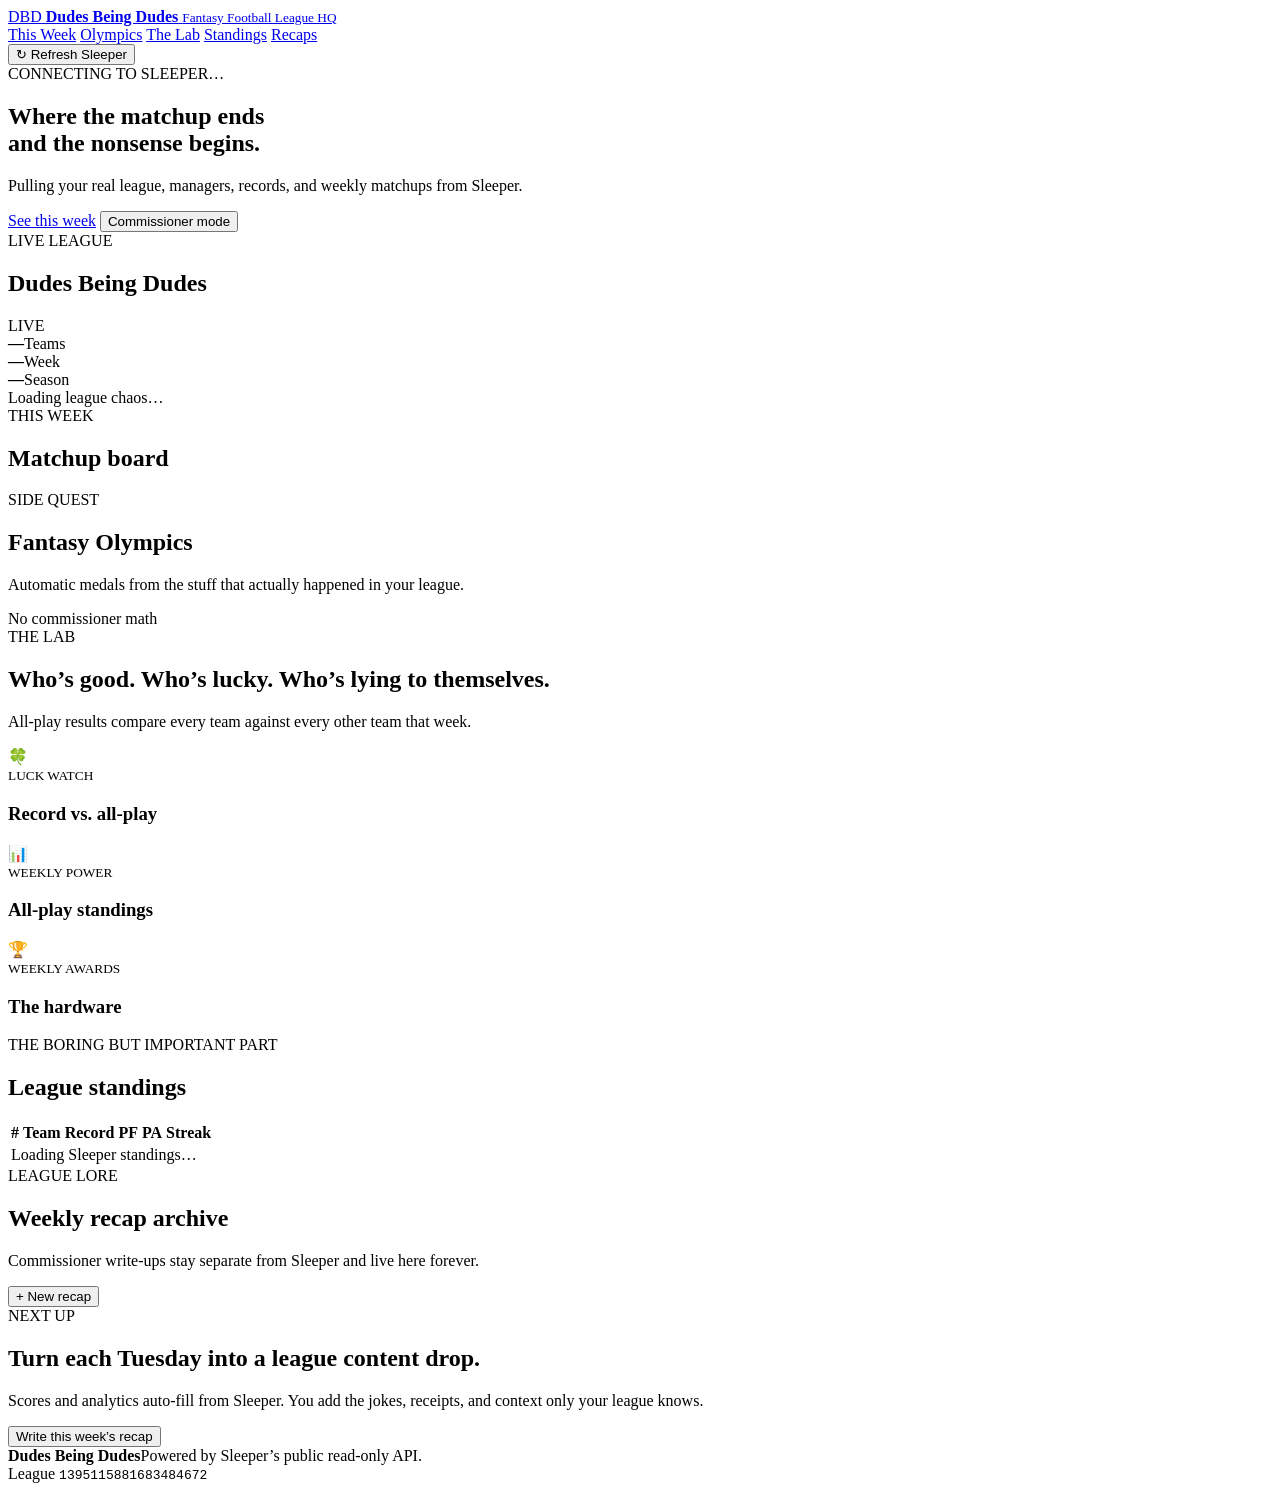
==== index.html @ 8d6192af "Add fantasy league homepage and commissioner editor" ====
<!doctype html>
<html lang="en">
<head>
  <meta charset="utf-8" />
  <meta name="viewport" content="width=device-width, initial-scale=1" />
  <meta name="theme-color" content="#0f172a" />
  <meta name="description" content="Dudes Being Dudes — private fantasy football league HQ powered by Sleeper data." />
  <title>Dudes Being Dudes</title>
  <link rel="preconnect" href="https://fonts.googleapis.com">
  <link rel="preconnect" href="https://fonts.gstatic.com" crossorigin>
  <link href="https://fonts.googleapis.com/css2?family=DM+Sans:wght@400;500;600;700&family=Manrope:wght@600;700;800&display=swap" rel="stylesheet">
  <link rel="stylesheet" href="styles.css" />
</head>
<body>
  <div class="noise"></div>
  <header class="topbar">
    <a class="brand" href="#top" aria-label="Dudes Being Dudes home">
      <span class="brand-mark">DBD</span>
      <span>
        <strong>Dudes Being Dudes</strong>
        <small>Fantasy Football League HQ</small>
      </span>
    </a>
    <nav class="nav" aria-label="Primary navigation">
      <a href="#week">This Week</a>
      <a href="#olympics">Olympics</a>
      <a href="#analytics">The Lab</a>
      <a href="#standings">Standings</a>
      <a href="#history">Recaps</a>
    </nav>
    <button class="btn btn-ghost" id="refreshBtn" type="button">↻ Refresh Sleeper</button>
  </header>

  <main id="top">
    <section class="hero wrap">
      <div class="hero-copy">
        <div class="eyebrow" id="leagueStatus">CONNECTING TO SLEEPER…</div>
        <h1>Where the matchup ends<br><span>and the nonsense begins.</span></h1>
        <p id="leagueIntro">Pulling your real league, managers, records, and weekly matchups from Sleeper.</p>
        <div class="hero-actions">
          <a class="btn btn-primary" href="#week">See this week</a>
          <button class="btn btn-secondary commish-only" type="button" id="commissionerBtn">Commissioner mode</button>
        </div>
      </div>
      <div class="hero-card glass">
        <div class="hero-card-top">
          <div>
            <span class="kicker">LIVE LEAGUE</span>
            <h2 id="leagueName">Dudes Being Dudes</h2>
          </div>
          <span class="live-dot">LIVE</span>
        </div>
        <div class="stat-strip">
          <div><strong id="teamCount">—</strong><span>Teams</span></div>
          <div><strong id="currentWeek">—</strong><span>Week</span></div>
          <div><strong id="seasonYear">—</strong><span>Season</span></div>
        </div>
        <div class="mini-callout" id="heroCallout">Loading league chaos…</div>
      </div>
    </section>

    <section class="wrap section" id="week">
      <div class="section-head">
        <div>
          <span class="kicker">THIS WEEK</span>
          <h2 id="weekTitle">Matchup board</h2>
        </div>
        <div class="segmented" id="weekPicker" aria-label="Select week"></div>
      </div>
      <div class="matchup-grid" id="matchupGrid">
        <div class="skeleton tall"></div><div class="skeleton tall"></div><div class="skeleton tall"></div>
      </div>
    </section>

    <section class="wrap section" id="olympics">
      <div class="section-head">
        <div>
          <span class="kicker">SIDE QUEST</span>
          <h2>Fantasy Olympics</h2>
          <p class="section-copy">Automatic medals from the stuff that actually happened in your league.</p>
        </div>
        <span class="pill">No commissioner math</span>
      </div>
      <div class="olympics-grid" id="olympicsGrid">
        <div class="skeleton medal"></div><div class="skeleton medal"></div><div class="skeleton medal"></div><div class="skeleton medal"></div>
      </div>
    </section>

    <section class="wrap section" id="analytics">
      <div class="section-head">
        <div>
          <span class="kicker">THE LAB</span>
          <h2>Who’s good. Who’s lucky. Who’s lying to themselves.</h2>
          <p class="section-copy">All-play results compare every team against every other team that week.</p>
        </div>
      </div>
      <div class="lab-grid">
        <article class="panel panel-dark">
          <div class="panel-title"><span>🍀</span><div><small>LUCK WATCH</small><h3>Record vs. all-play</h3></div></div>
          <div id="luckList" class="rank-list"></div>
        </article>
        <article class="panel">
          <div class="panel-title"><span>📊</span><div><small>WEEKLY POWER</small><h3>All-play standings</h3></div></div>
          <div id="allPlayList" class="rank-list"></div>
        </article>
        <article class="panel">
          <div class="panel-title"><span>🏆</span><div><small>WEEKLY AWARDS</small><h3>The hardware</h3></div></div>
          <div id="awardsList" class="award-list"></div>
        </article>
      </div>
    </section>

    <section class="wrap section" id="standings">
      <div class="section-head">
        <div><span class="kicker">THE BORING BUT IMPORTANT PART</span><h2>League standings</h2></div>
      </div>
      <div class="table-shell panel">
        <table>
          <thead><tr><th>#</th><th>Team</th><th>Record</th><th>PF</th><th>PA</th><th>Streak</th></tr></thead>
          <tbody id="standingsBody"><tr><td colspan="6">Loading Sleeper standings…</td></tr></tbody>
        </table>
      </div>
    </section>

    <section class="wrap section" id="history">
      <div class="section-head">
        <div><span class="kicker">LEAGUE LORE</span><h2>Weekly recap archive</h2><p class="section-copy">Commissioner write-ups stay separate from Sleeper and live here forever.</p></div>
        <button class="btn btn-primary commish-only" id="newRecapBtn" type="button">+ New recap</button>
      </div>
      <div class="recap-grid" id="recapGrid"></div>
    </section>

    <section class="wrap section bottom-cta">
      <div>
        <span class="kicker">NEXT UP</span>
        <h2>Turn each Tuesday into a league content drop.</h2>
        <p>Scores and analytics auto-fill from Sleeper. You add the jokes, receipts, and context only your league knows.</p>
      </div>
      <button class="btn btn-light commish-only" id="ctaRecapBtn" type="button">Write this week’s recap</button>
    </section>
  </main>

  <footer class="footer wrap">
    <div><strong>Dudes Being Dudes</strong><span>Powered by Sleeper’s public read-only API.</span></div>
    <div class="footer-meta">League <code>1395115881683484672</code></div>
  </footer>

  <dialog id="commissionerDialog" class="dialog">
    <form method="dialog" class="dialog-card" id="recapForm">
      <div class="dialog-head">
        <div><span class="kicker">COMMISSIONER MODE</span><h2>New weekly recap</h2></div>
        <button class="icon-btn" value="cancel" aria-label="Close">×</button>
      </div>
      <div class="commish-generator">
        <div>
          <strong>Start with a full draft</strong>
          <span>I’ll turn the selected week’s Sleeper scores, margins, all-play results and luck data into an editable recap.</span>
        </div>
        <button class="btn btn-primary" type="button" id="generateRecapBtn">✨ Write the recap for me</button>
      </div>
      <div class="form-grid">
        <label>Week<select id="recapWeek"></select></label>
        <label>Style<select id="recapStyle"><option value="funny">Funny / roast-heavy</option><option value="balanced">Balanced</option><option value="sportswriter">Sportswriter</option></select></label>
        <label class="full">Headline<input id="recapHeadline" placeholder="Week 4 was an absolute disaster" /></label>
        <label class="full">Opening take<textarea id="recapIntro" rows="3" placeholder="Set the scene…"></textarea></label>
        <label class="full">Full recap<textarea id="recapBody" rows="14" placeholder="Matchup notes, trash talk, receipts, awards…"></textarea></label>
      </div>
      <div class="auto-summary" id="autoSummary"></div>
      <div class="dialog-actions">
        <button class="btn btn-secondary" type="button" id="saveDraftBtn">Save draft</button>
        <button class="btn btn-primary" type="button" id="publishBtn">Publish to league site</button>
      </div>
      <p class="form-note">Commissioner publishing is verified by GitHub. Only <strong>steviej232</strong> can trigger the workflow that updates the shared recap archive. Drafts stay private on this device until you publish.</p>
    </form>
  </dialog>

  <div class="toast" id="toast" role="status" aria-live="polite"></div>
  <script src="app.js" defer></script>
</body>
</html>
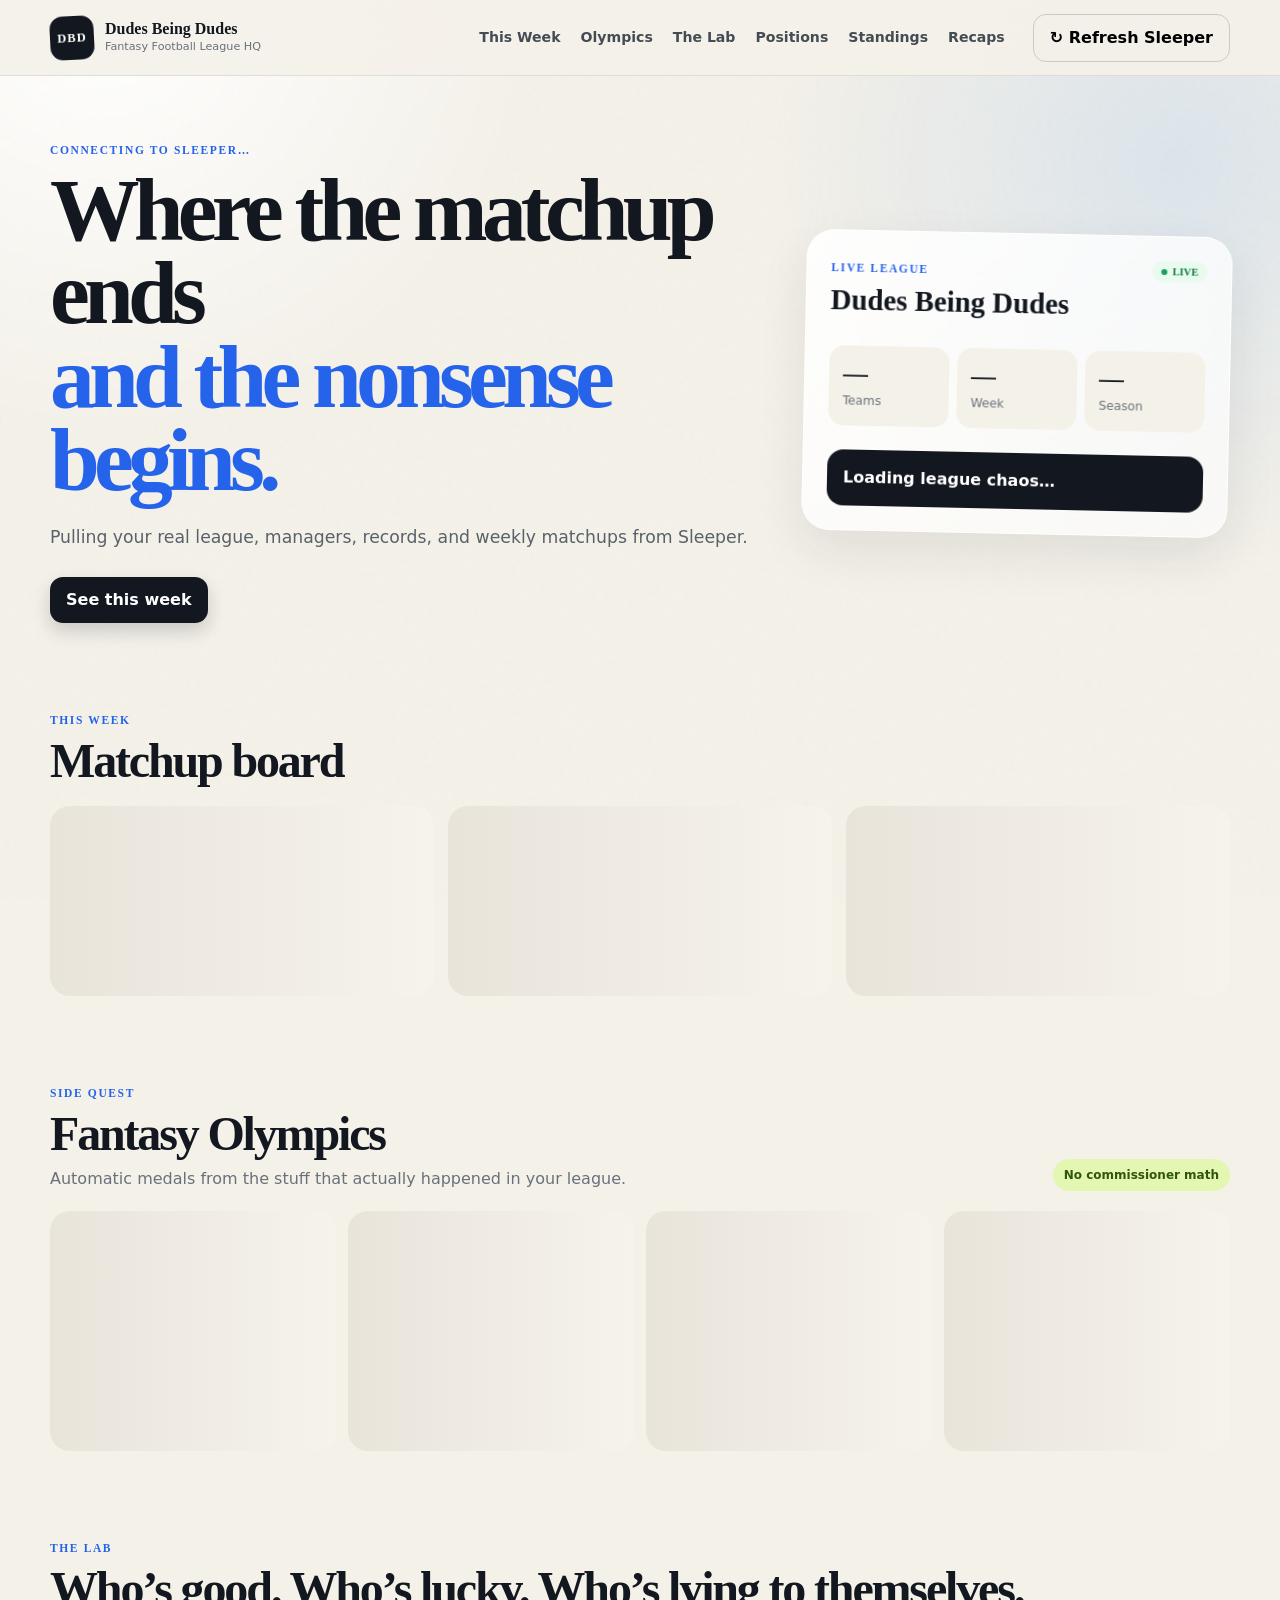
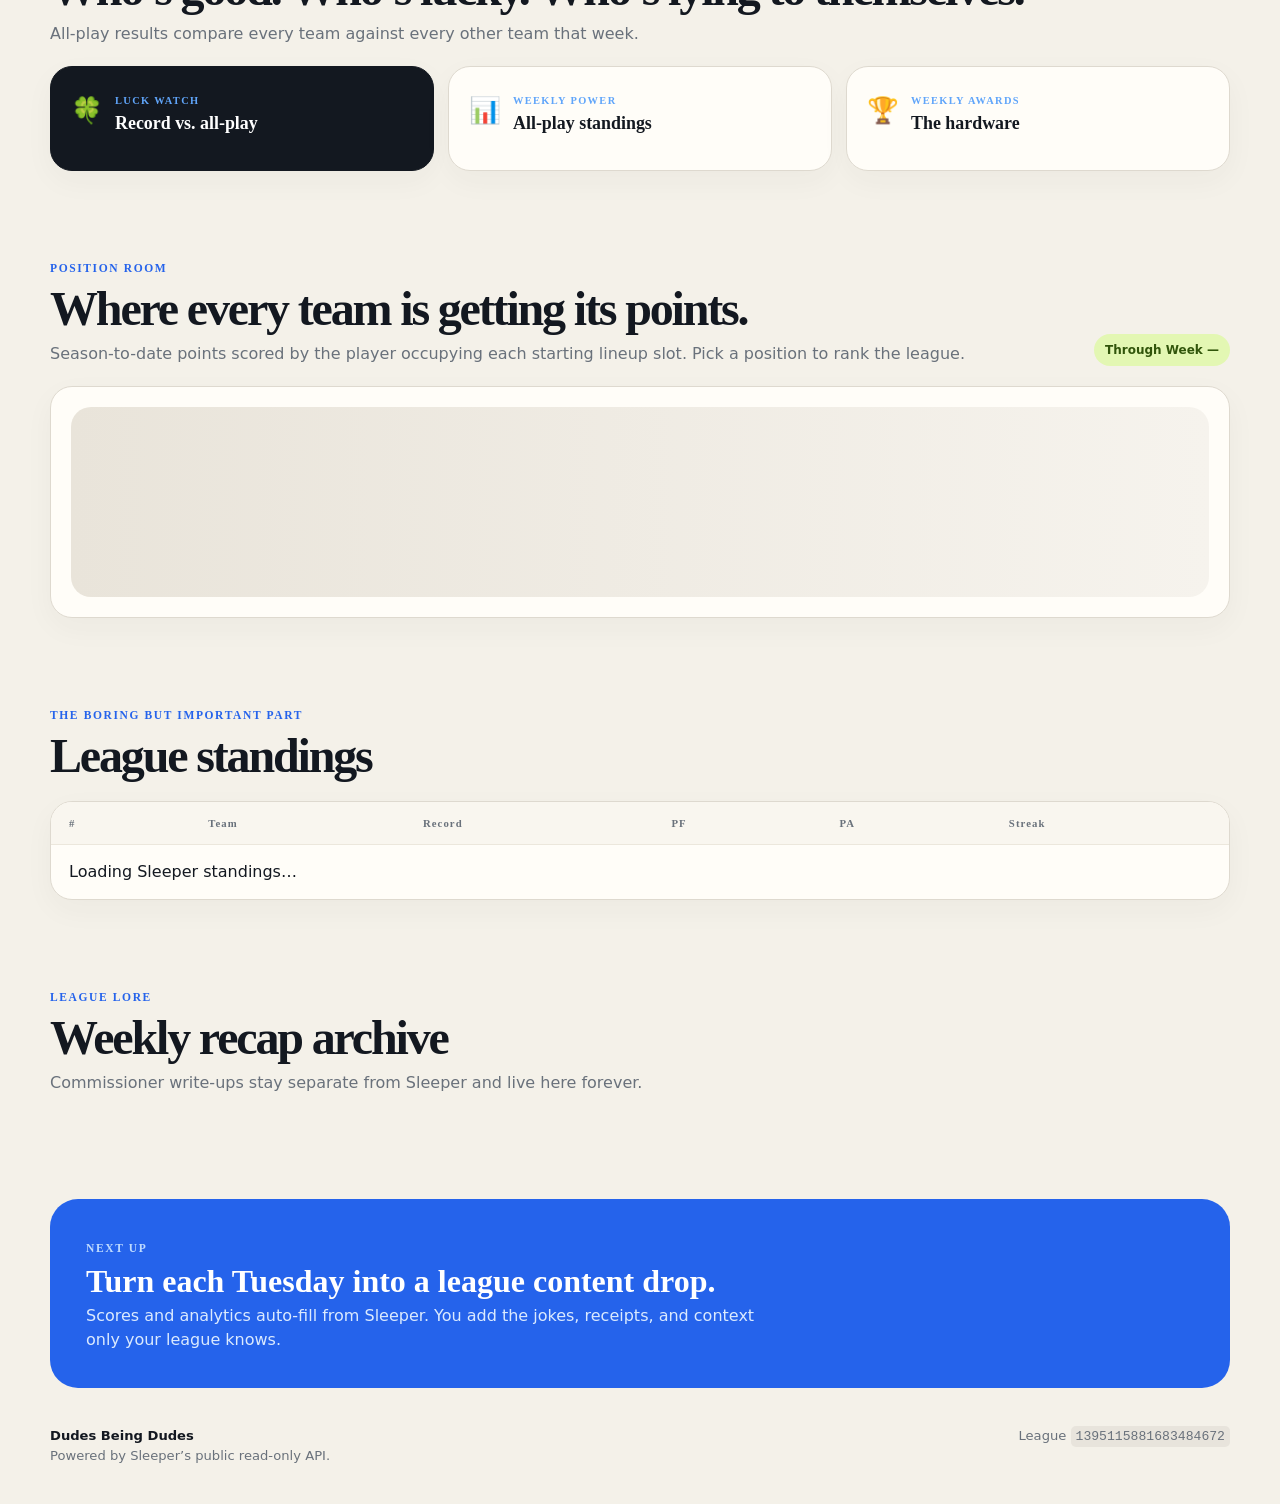
==== commit 170490a2: "Add position analytics and commissioner waiver sections" ====
--- a/index.html
+++ b/index.html
@@ -4,29 +4,29 @@
   <meta charset="utf-8" />
   <meta name="viewport" content="width=device-width, initial-scale=1" />
   <meta name="theme-color" content="#0f172a" />
-  <meta name="description" content="Dudes Being Dudes — private fantasy football league HQ powered by Sleeper data." />
+  <meta name="description" content="Dudes Being Dudes — fantasy football league HQ powered by Sleeper data." />
   <title>Dudes Being Dudes</title>
   <link rel="preconnect" href="https://fonts.googleapis.com">
   <link rel="preconnect" href="https://fonts.gstatic.com" crossorigin>
   <link href="https://fonts.googleapis.com/css2?family=DM+Sans:wght@400;500;600;700&family=Manrope:wght@600;700;800&display=swap" rel="stylesheet">
   <link rel="stylesheet" href="styles.css" />
+  <link rel="stylesheet" href="analytics.css" />
 </head>
 <body>
   <div class="noise"></div>
   <header class="topbar">
     <a class="brand" href="#top" aria-label="Dudes Being Dudes home">
       <span class="brand-mark">DBD</span>
-      <span>
-        <strong>Dudes Being Dudes</strong>
-        <small>Fantasy Football League HQ</small>
-      </span>
+      <span><strong>Dudes Being Dudes</strong><small>Fantasy Football League HQ</small></span>
     </a>
     <nav class="nav" aria-label="Primary navigation">
       <a href="#week">This Week</a>
       <a href="#olympics">Olympics</a>
       <a href="#analytics">The Lab</a>
+      <a href="#positions">Positions</a>
       <a href="#standings">Standings</a>
       <a href="#history">Recaps</a>
+      <a class="commish-only" href="#waivers">Waivers</a>
     </nav>
     <button class="btn btn-ghost" id="refreshBtn" type="button">↻ Refresh Sleeper</button>
   </header>
@@ -39,15 +39,12 @@
         <p id="leagueIntro">Pulling your real league, managers, records, and weekly matchups from Sleeper.</p>
         <div class="hero-actions">
           <a class="btn btn-primary" href="#week">See this week</a>
-          <button class="btn btn-secondary commish-only" type="button" id="commissionerBtn">Commissioner mode</button>
+          <button class="btn btn-secondary commish-only" type="button" id="commissionerBtn">Write weekly recap</button>
         </div>
       </div>
       <div class="hero-card glass">
         <div class="hero-card-top">
-          <div>
-            <span class="kicker">LIVE LEAGUE</span>
-            <h2 id="leagueName">Dudes Being Dudes</h2>
-          </div>
+          <div><span class="kicker">LIVE LEAGUE</span><h2 id="leagueName">Dudes Being Dudes</h2></div>
           <span class="live-dot">LIVE</span>
         </div>
         <div class="stat-strip">
@@ -61,10 +58,7 @@
 
     <section class="wrap section" id="week">
       <div class="section-head">
-        <div>
-          <span class="kicker">THIS WEEK</span>
-          <h2 id="weekTitle">Matchup board</h2>
-        </div>
+        <div><span class="kicker">THIS WEEK</span><h2 id="weekTitle">Matchup board</h2></div>
         <div class="segmented" id="weekPicker" aria-label="Select week"></div>
       </div>
       <div class="matchup-grid" id="matchupGrid">
@@ -74,11 +68,7 @@
 
     <section class="wrap section" id="olympics">
       <div class="section-head">
-        <div>
-          <span class="kicker">SIDE QUEST</span>
-          <h2>Fantasy Olympics</h2>
-          <p class="section-copy">Automatic medals from the stuff that actually happened in your league.</p>
-        </div>
+        <div><span class="kicker">SIDE QUEST</span><h2>Fantasy Olympics</h2><p class="section-copy">Automatic medals from the stuff that actually happened in your league.</p></div>
         <span class="pill">No commissioner math</span>
       </div>
       <div class="olympics-grid" id="olympicsGrid">
@@ -88,11 +78,7 @@
 
     <section class="wrap section" id="analytics">
       <div class="section-head">
-        <div>
-          <span class="kicker">THE LAB</span>
-          <h2>Who’s good. Who’s lucky. Who’s lying to themselves.</h2>
-          <p class="section-copy">All-play results compare every team against every other team that week.</p>
-        </div>
+        <div><span class="kicker">THE LAB</span><h2>Who’s good. Who’s lucky. Who’s lying to themselves.</h2><p class="section-copy">All-play results compare every team against every other team that week.</p></div>
       </div>
       <div class="lab-grid">
         <article class="panel panel-dark">
@@ -110,10 +96,55 @@
       </div>
     </section>
 
+    <section class="wrap section" id="positions">
+      <div class="section-head">
+        <div>
+          <span class="kicker">POSITION ROOM</span>
+          <h2>Where every team is getting its points.</h2>
+          <p class="section-copy">Season-to-date points scored by the player occupying each starting lineup slot. Pick a position to rank the league.</p>
+        </div>
+        <span class="pill" id="positionThroughWeek">Through Week —</span>
+      </div>
+      <div class="position-shell panel">
+        <div class="position-tabs" id="positionPicker" aria-label="Position leaderboard"></div>
+        <div class="position-summary" id="positionSummary"></div>
+        <div class="position-leaderboard" id="positionLeaderboard"><div class="skeleton tall"></div></div>
+      </div>
+    </section>
+
+    <section class="wrap section commish-only" id="waivers">
+      <div class="section-head">
+        <div>
+          <span class="kicker">COMMISSIONER TOOL</span>
+          <h2>Your waiver wire shortlist.</h2>
+          <p class="section-copy">Unrostered players ranked using Sleeper add trends, recent production, injury status, and where your roster is weakest versus the league.</p>
+        </div>
+        <button class="btn btn-secondary" type="button" id="refreshWaiversBtn">↻ Recalculate</button>
+      </div>
+      <div class="waiver-layout">
+        <aside class="panel waiver-profile">
+          <span class="kicker">YOUR TEAM</span>
+          <label class="stacked-label">Commissioner roster<select id="commissionerRosterSelect"></select></label>
+          <div id="rosterNeeds" class="needs-grid"></div>
+          <p class="microcopy">Your selection is saved only on this browser. Public visitors never see this section.</p>
+        </aside>
+        <div class="panel waiver-board">
+          <div class="waiver-board-head">
+            <div><strong>Recommended pickups</strong><span id="waiverStatus">Waiting for league data…</span></div>
+            <div class="position-filter" id="waiverPositionFilter">
+              <button type="button" data-pos="ALL" class="active">All</button>
+              <button type="button" data-pos="QB">QB</button><button type="button" data-pos="RB">RB</button>
+              <button type="button" data-pos="WR">WR</button><button type="button" data-pos="TE">TE</button>
+              <button type="button" data-pos="K">K</button><button type="button" data-pos="DEF">DEF</button>
+            </div>
+          </div>
+          <div id="waiverList" class="waiver-list"></div>
+        </div>
+      </div>
+    </section>
+
     <section class="wrap section" id="standings">
-      <div class="section-head">
-        <div><span class="kicker">THE BORING BUT IMPORTANT PART</span><h2>League standings</h2></div>
-      </div>
+      <div class="section-head"><div><span class="kicker">THE BORING BUT IMPORTANT PART</span><h2>League standings</h2></div></div>
       <div class="table-shell panel">
         <table>
           <thead><tr><th>#</th><th>Team</th><th>Record</th><th>PF</th><th>PA</th><th>Streak</th></tr></thead>
@@ -131,11 +162,7 @@
     </section>
 
     <section class="wrap section bottom-cta">
-      <div>
-        <span class="kicker">NEXT UP</span>
-        <h2>Turn each Tuesday into a league content drop.</h2>
-        <p>Scores and analytics auto-fill from Sleeper. You add the jokes, receipts, and context only your league knows.</p>
-      </div>
+      <div><span class="kicker">NEXT UP</span><h2>Turn each Tuesday into a league content drop.</h2><p>Scores and analytics auto-fill from Sleeper. You add the jokes, receipts, and context only your league knows.</p></div>
       <button class="btn btn-light commish-only" id="ctaRecapBtn" type="button">Write this week’s recap</button>
     </section>
   </main>
@@ -152,10 +179,7 @@
         <button class="icon-btn" value="cancel" aria-label="Close">×</button>
       </div>
       <div class="commish-generator">
-        <div>
-          <strong>Start with a full draft</strong>
-          <span>I’ll turn the selected week’s Sleeper scores, margins, all-play results and luck data into an editable recap.</span>
-        </div>
+        <div><strong>Start with a full draft</strong><span>The selected week’s scores, margins, all-play results, luck, awards and position leaders become an editable first draft.</span></div>
         <button class="btn btn-primary" type="button" id="generateRecapBtn">✨ Write the recap for me</button>
       </div>
       <div class="form-grid">
@@ -167,10 +191,10 @@
       </div>
       <div class="auto-summary" id="autoSummary"></div>
       <div class="dialog-actions">
-        <button class="btn btn-secondary" type="button" id="saveDraftBtn">Save draft</button>
-        <button class="btn btn-primary" type="button" id="publishBtn">Publish to league site</button>
-      </div>
-      <p class="form-note">Commissioner publishing is verified by GitHub. Only <strong>steviej232</strong> can trigger the workflow that updates the shared recap archive. Drafts stay private on this device until you publish.</p>
+        <button class="btn btn-secondary" type="button" id="saveDraftBtn">Save private draft</button>
+        <button class="btn btn-primary" type="button" id="publishBtn">Publish through GitHub</button>
+      </div>
+      <p class="form-note">Drafts stay private on this device. Publishing opens a pre-filled GitHub issue; the repo workflow only accepts recap submissions from <strong>steviej232</strong>, then updates the public archive.</p>
     </form>
   </dialog>
 
--- a/styles.css
+++ b/styles.css
@@ -0,0 +1,38 @@
+:root{
+  --bg:#f4f1e9; --paper:#fffdf8; --ink:#131820; --muted:#69717b; --line:#ded9cf;
+  --navy:#111827; --blue:#2563eb; --blue2:#60a5fa; --orange:#f97316; --lime:#b8ed52;
+  --red:#e5484d; --green:#14865c; --gold:#e5aa17; --shadow:0 20px 50px rgba(30,34,40,.09);
+  --radius:22px;
+}
+*{box-sizing:border-box} html{scroll-behavior:smooth} body{margin:0;background:var(--bg);color:var(--ink);font-family:"DM Sans",system-ui,sans-serif;line-height:1.5}
+body:before{content:"";position:fixed;inset:0;z-index:-2;background:radial-gradient(circle at 8% 0%,#fff 0,transparent 28rem),radial-gradient(circle at 92% 18%,rgba(96,165,250,.16),transparent 26rem)}
+.noise{position:fixed;inset:0;z-index:-1;pointer-events:none;opacity:.13;background-image:url("data:image/svg+xml,%3Csvg viewBox='0 0 160 160' xmlns='http://www.w3.org/2000/svg'%3E%3Cfilter id='n'%3E%3CfeTurbulence type='fractalNoise' baseFrequency='.9' numOctaves='3' stitchTiles='stitch'/%3E%3C/filter%3E%3Crect width='100%25' height='100%25' filter='url(%23n)' opacity='.16'/%3E%3C/svg%3E")}
+a{color:inherit;text-decoration:none}button,input,select,textarea{font:inherit}.wrap{width:min(1180px,calc(100% - 36px));margin-inline:auto}
+.topbar{position:sticky;top:0;z-index:50;height:76px;display:flex;align-items:center;gap:28px;padding:0 max(18px,calc((100vw - 1180px)/2));background:rgba(244,241,233,.91);backdrop-filter:blur(18px);border-bottom:1px solid rgba(19,24,32,.09)}
+.brand{display:flex;align-items:center;gap:11px;margin-right:auto}.brand-mark{width:44px;height:44px;border-radius:13px;background:var(--ink);color:white;display:grid;place-items:center;font:800 .78rem Manrope;letter-spacing:.08em;transform:rotate(-3deg)}.brand strong{display:block;font:800 1rem Manrope}.brand small{display:block;color:var(--muted);font-size:.7rem;margin-top:1px}
+.nav{display:flex;gap:20px}.nav a{font-weight:700;font-size:.88rem;color:#444b55}.nav a:hover{color:#000}
+.btn{border:0;border-radius:13px;padding:11px 16px;font-weight:800;cursor:pointer;transition:.18s;display:inline-flex;align-items:center;justify-content:center;gap:8px}.btn:hover{transform:translateY(-1px)}.btn-primary{background:var(--ink);color:#fff;box-shadow:0 8px 18px rgba(19,24,32,.18)}.btn-secondary{background:var(--paper);color:var(--ink);border:1px solid var(--line)}.btn-ghost{background:transparent;border:1px solid #cfc9bd}.btn-light{background:#fff;color:#111827}.icon-btn{border:0;background:#f1eee6;width:38px;height:38px;border-radius:50%;font-size:1.5rem;cursor:pointer}
+.hero{min-height:490px;display:grid;grid-template-columns:1.25fr .75fr;gap:44px;align-items:center;padding-block:68px 42px}.hero h1{font:800 clamp(3.2rem,7vw,6rem)/.93 Manrope;margin:12px 0 24px;letter-spacing:-.065em}.hero h1 span{color:var(--blue)}.hero-copy>p{font-size:1.08rem;color:#59616b;max-width:700px}.hero-actions{display:flex;gap:10px;margin-top:26px}.eyebrow,.kicker{font:800 .72rem Manrope;letter-spacing:.14em;color:var(--blue)}
+.glass{background:linear-gradient(145deg,rgba(255,255,255,.9),rgba(255,255,255,.58));border:1px solid rgba(255,255,255,.95);box-shadow:var(--shadow);backdrop-filter:blur(18px)}.hero-card{padding:24px;border-radius:28px;transform:rotate(1.2deg)}.hero-card-top{display:flex;justify-content:space-between;gap:20px;align-items:start}.hero-card h2{font:800 1.8rem Manrope;margin:5px 0}.live-dot{background:#e9faef;color:#087a47;padding:5px 9px;border-radius:999px;font:800 .66rem Manrope}.live-dot:before{content:"";display:inline-block;width:6px;height:6px;background:#16a064;border-radius:50%;margin-right:5px}.stat-strip{display:grid;grid-template-columns:repeat(3,1fr);gap:8px;margin:24px 0}.stat-strip div{background:#f4f1e9;border-radius:15px;padding:14px}.stat-strip strong{display:block;font:800 1.55rem Manrope}.stat-strip span{font-size:.76rem;color:var(--muted)}.mini-callout{background:var(--ink);color:#fff;border-radius:16px;padding:16px;font-weight:700}
+.section{padding-block:42px}.section-head{display:flex;justify-content:space-between;align-items:end;gap:22px;margin-bottom:20px}.section-head h2{font:800 clamp(1.8rem,4vw,3rem)/1.02 Manrope;letter-spacing:-.045em;margin:6px 0 0}.section-copy{color:var(--muted);margin:8px 0 0}.pill{background:#e3f7b3;color:#31550b;padding:7px 11px;border-radius:999px;font-weight:800;font-size:.75rem;white-space:nowrap}
+.segmented{display:flex;gap:4px;flex-wrap:wrap;justify-content:flex-end}.segmented button{border:1px solid var(--line);background:var(--paper);border-radius:10px;padding:7px 9px;font-weight:800;font-size:.75rem;cursor:pointer}.segmented button.active{background:var(--ink);color:#fff;border-color:var(--ink)}
+.matchup-grid{display:grid;grid-template-columns:repeat(3,1fr);gap:14px}.match-card{background:var(--paper);border:1px solid var(--line);border-radius:20px;padding:18px;box-shadow:0 10px 30px rgba(40,42,46,.05)}.match-label{display:flex;justify-content:space-between;color:var(--muted);font-size:.73rem;font-weight:700;margin-bottom:10px}.team-row{display:grid;grid-template-columns:42px 1fr auto;gap:10px;align-items:center;padding:10px 0}.team-row+.team-row{border-top:1px solid #ebe6dc}.avatar{width:42px;height:42px;border-radius:13px;background:linear-gradient(145deg,#e7e1d7,#fff);display:grid;place-items:center;font-weight:900;overflow:hidden}.avatar img{width:100%;height:100%;object-fit:cover}.team-row strong{display:block}.team-row small{color:var(--muted)}.score{font:800 1.35rem Manrope}.winner .score{color:var(--green)}.winner .avatar{outline:2px solid #8bd3b4}.delta{font-size:.72rem;color:var(--muted);margin-top:10px}
+.olympics-grid{display:grid;grid-template-columns:repeat(4,1fr);gap:12px}.medal-card{position:relative;min-height:240px;border-radius:22px;padding:20px;background:var(--ink);color:#fff;overflow:hidden}.medal-card:nth-child(2){background:#2e5fd1}.medal-card:nth-child(3){background:#be5a22}.medal-card:nth-child(4){background:#315d49}.medal-card:after{content:"";position:absolute;width:150px;height:150px;border:30px solid rgba(255,255,255,.08);border-radius:50%;right:-62px;bottom:-55px}.medal-emoji{font-size:2.4rem}.medal-card small{display:block;color:rgba(255,255,255,.72);font-weight:700;margin-top:18px}.medal-card h3{font:800 1.35rem Manrope;margin:6px 0 3px}.medal-card .value{font:800 2rem Manrope}.medal-card p{font-size:.83rem;color:rgba(255,255,255,.74);margin:5px 0 0}
+.lab-grid{display:grid;grid-template-columns:1fr 1fr 1fr;gap:14px}.panel{background:var(--paper);border:1px solid var(--line);border-radius:22px;padding:20px;box-shadow:0 10px 30px rgba(40,42,46,.04)}.panel-dark{background:var(--ink);color:#fff;border-color:var(--ink)}.panel-title{display:flex;align-items:center;gap:12px;margin-bottom:16px}.panel-title>span{font-size:1.6rem}.panel-title small{font:800 .65rem Manrope;letter-spacing:.13em;color:var(--blue2)}.panel-title h3{font:800 1.12rem Manrope;margin:2px 0 0}.rank-row{display:grid;grid-template-columns:26px 1fr auto;gap:10px;align-items:center;padding:10px 0;border-top:1px solid rgba(128,128,128,.18)}.rank-row:first-child{border-top:0}.rank-row strong{font-size:.88rem}.rank-row small{color:var(--muted)}.panel-dark .rank-row small{color:#9da8b6}.metric{font:800 .9rem Manrope}.metric.good{color:#58d69d}.metric.bad{color:#ff7b7f}.award-item{padding:10px 0;border-top:1px solid #ebe6dc}.award-item:first-child{border-top:0}.award-item strong{display:block}.award-item span{font-size:.8rem;color:var(--muted)}
+.table-shell{padding:0;overflow:auto}table{width:100%;border-collapse:collapse;min-width:660px}th,td{text-align:left;padding:15px 18px;border-bottom:1px solid #ece7dc}th{font:800 .67rem Manrope;letter-spacing:.1em;color:var(--muted);background:#f9f6ef}tr:last-child td{border-bottom:0}.team-cell{display:flex;align-items:center;gap:10px}.team-cell .avatar{width:34px;height:34px;border-radius:10px}.rank-badge{display:inline-grid;place-items:center;width:26px;height:26px;border-radius:8px;background:#ece7dc;font-weight:800}
+.recap-grid{display:grid;grid-template-columns:repeat(3,1fr);gap:14px}.recap-card{background:var(--paper);border:1px solid var(--line);border-radius:20px;padding:18px;min-height:190px;display:flex;flex-direction:column}.recap-card .week{color:var(--blue);font:800 .72rem Manrope;letter-spacing:.1em}.recap-card h3{font:800 1.25rem Manrope;margin:10px 0}.recap-card p{font-size:.88rem;color:var(--muted);margin:0 0 16px}.recap-card time{margin-top:auto;font-size:.72rem;color:var(--muted)}.empty-card{grid-column:1/-1;text-align:center;padding:42px;border:1px dashed #bcb5aa;border-radius:20px;color:var(--muted)}
+.bottom-cta{background:var(--blue);color:#fff;border-radius:28px;padding:36px;margin-top:42px;display:flex;align-items:center;justify-content:space-between;gap:20px}.bottom-cta h2{font:800 2rem/1.05 Manrope;margin:6px 0}.bottom-cta p{margin:0;max-width:690px;color:#dbeafe}.bottom-cta .kicker{color:#bfdbfe}
+.footer{display:flex;justify-content:space-between;gap:20px;padding-block:38px;color:var(--muted);font-size:.82rem}.footer strong{display:block;color:var(--ink)}.footer span{display:block}.footer code{background:#e8e4dc;padding:3px 5px;border-radius:5px}
+.dialog{border:0;padding:0;background:transparent;max-width:none}.dialog::backdrop{background:rgba(13,17,23,.72);backdrop-filter:blur(7px)}.dialog-card{width:min(760px,calc(100vw - 30px));max-height:90vh;overflow:auto;background:var(--bg);border-radius:24px;padding:24px;box-shadow:0 40px 100px rgba(0,0,0,.34)}.dialog-head{display:flex;justify-content:space-between;align-items:start}.dialog-head h2{font:800 2rem Manrope;margin:4px 0 18px}.form-grid{display:grid;grid-template-columns:1fr 1fr;gap:14px}.form-grid label{display:flex;flex-direction:column;gap:6px;font-weight:800;font-size:.78rem}.form-grid label.full{grid-column:1/-1}.form-grid input,.form-grid select,.form-grid textarea{width:100%;border:1px solid #d2ccc0;background:var(--paper);border-radius:12px;padding:11px 12px;color:var(--ink);outline:none}.form-grid textarea{resize:vertical}.form-grid input:focus,.form-grid textarea:focus,.form-grid select:focus{border-color:var(--blue);box-shadow:0 0 0 3px rgba(37,99,235,.12)}.auto-summary{margin-top:14px;padding:14px;background:#e7efff;border-radius:14px;font-size:.84rem}.dialog-actions{display:flex;justify-content:flex-end;gap:10px;margin-top:18px}.form-note{font-size:.72rem;color:var(--muted)}
+.toast{position:fixed;right:22px;bottom:22px;background:var(--ink);color:#fff;border-radius:12px;padding:12px 15px;font-weight:700;opacity:0;transform:translateY(8px);pointer-events:none;transition:.2s;z-index:99}.toast.show{opacity:1;transform:none}.error-banner{margin-top:18px;padding:13px 15px;background:#fee8e7;color:#8b1e21;border:1px solid #ffc9c7;border-radius:13px;font-size:.84rem}
+.skeleton{background:linear-gradient(90deg,#e9e4da,#f6f3ed,#e9e4da);background-size:200% 100%;animation:pulse 1.25s infinite;border-radius:20px}.skeleton.tall{height:190px}.skeleton.medal{height:240px}@keyframes pulse{to{background-position:-200% 0}}
+@media(max-width:980px){.nav{display:none}.topbar .btn-ghost{display:none}.hero{grid-template-columns:1fr;gap:20px;padding-top:44px}.hero-card{transform:none}.matchup-grid{grid-template-columns:repeat(2,1fr)}.olympics-grid{grid-template-columns:repeat(2,1fr)}.lab-grid{grid-template-columns:1fr 1fr}.lab-grid article:last-child{grid-column:1/-1}.recap-grid{grid-template-columns:repeat(2,1fr)}}
+@media(max-width:650px){.wrap{width:min(100% - 22px,1180px)}.topbar{height:66px}.brand small{display:none}.brand-mark{width:38px;height:38px}.hero{min-height:auto;padding-block:34px 20px}.hero h1{font-size:3.15rem}.section{padding-block:30px}.section-head{align-items:start;flex-direction:column}.segmented{justify-content:flex-start;max-width:100%;overflow-x:auto;flex-wrap:nowrap}.matchup-grid,.olympics-grid,.lab-grid,.recap-grid{grid-template-columns:1fr}.lab-grid article:last-child{grid-column:auto}.bottom-cta{border-radius:20px;flex-direction:column;align-items:flex-start}.footer{flex-direction:column}.form-grid{grid-template-columns:1fr}.form-grid label.full{grid-column:auto}.dialog-actions{flex-direction:column}.dialog-actions .btn{width:100%}}
+
+/* Commissioner controls are intentionally absent from the public view. */
+.commish-only{display:none!important}
+body.commish .commish-only{display:inline-flex!important}
+.commish-generator{display:flex;align-items:center;justify-content:space-between;gap:18px;padding:16px;margin-bottom:18px;background:linear-gradient(135deg,#111827,#23324a);color:#fff;border-radius:16px}
+.commish-generator strong{display:block;font:800 1rem Manrope;margin-bottom:3px}.commish-generator span{font-size:.78rem;color:#c9d3e1;display:block;max-width:470px}
+.recap-card .read-more{margin-top:8px;color:var(--blue);font-weight:800;font-size:.78rem}.recap-full{white-space:pre-wrap;color:var(--ink)!important}
+@media(max-width:650px){.commish-generator{align-items:stretch;flex-direction:column}.commish-generator .btn{width:100%}}
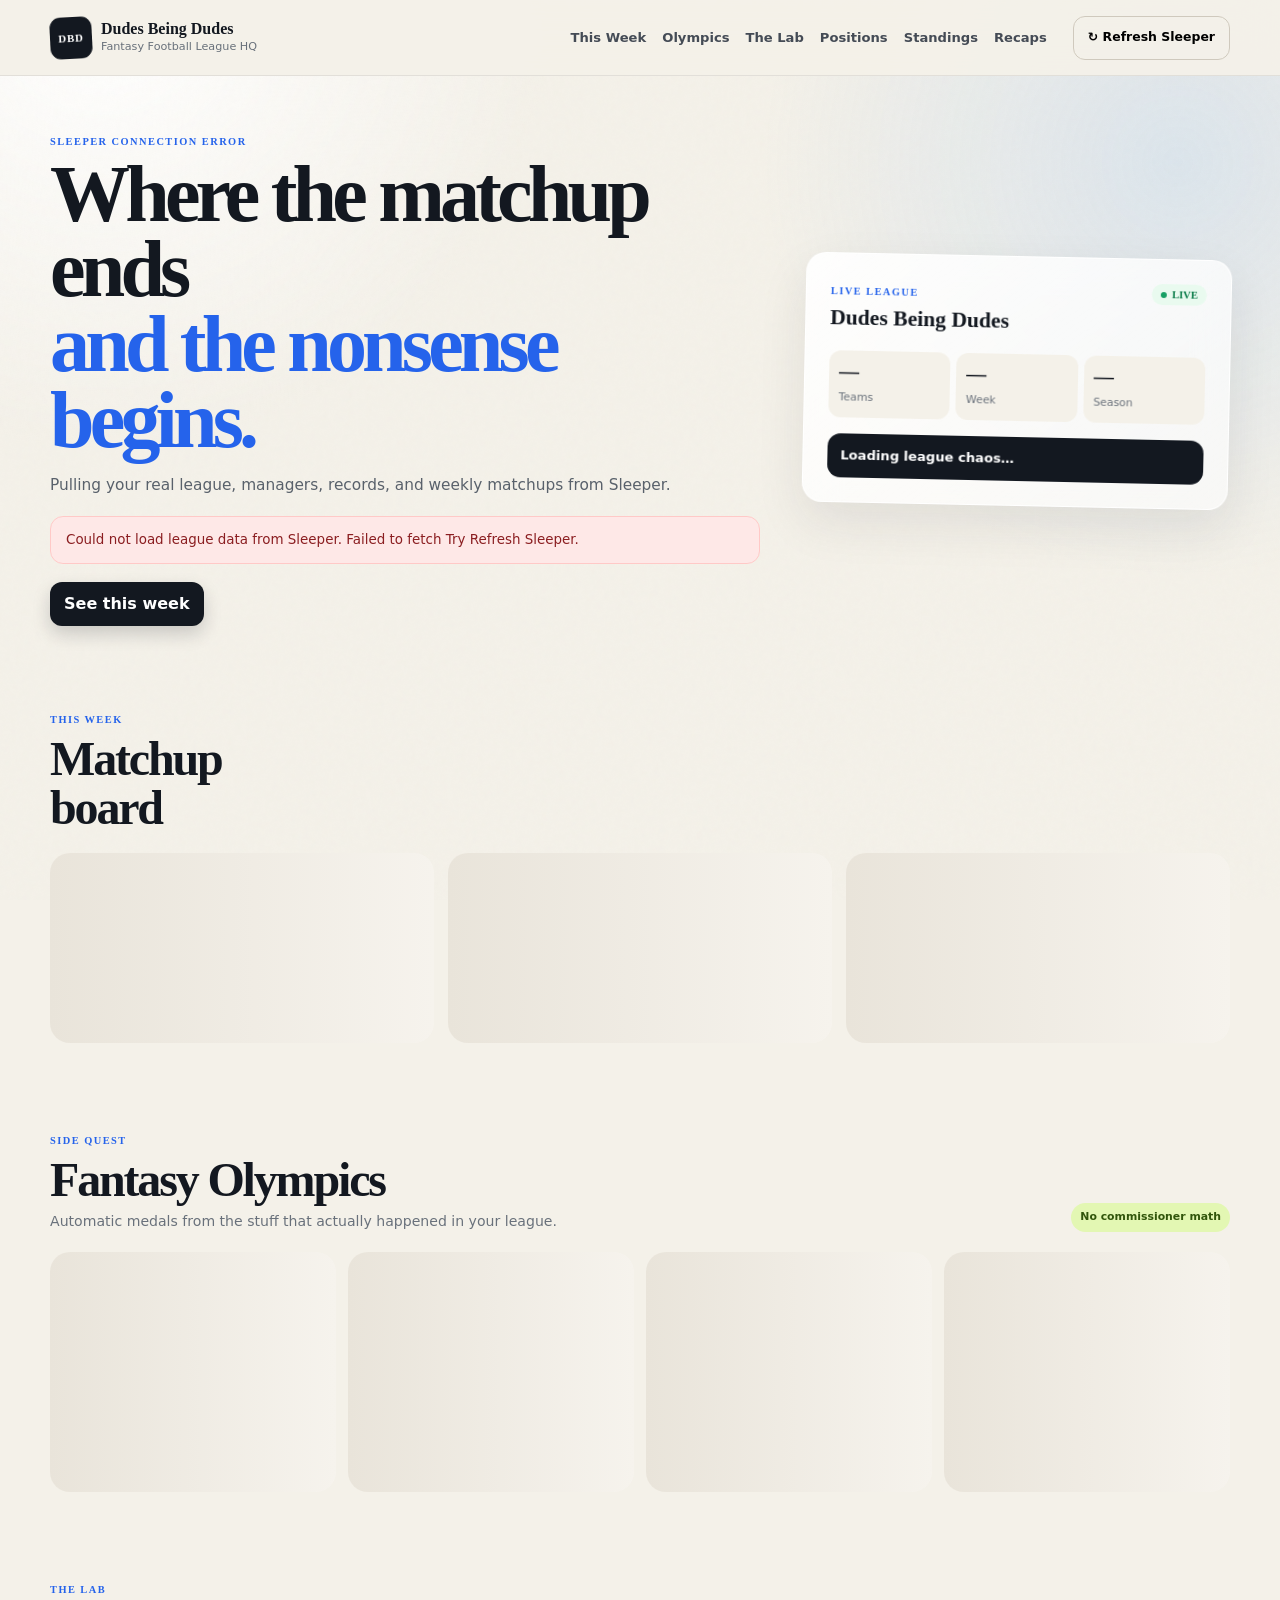
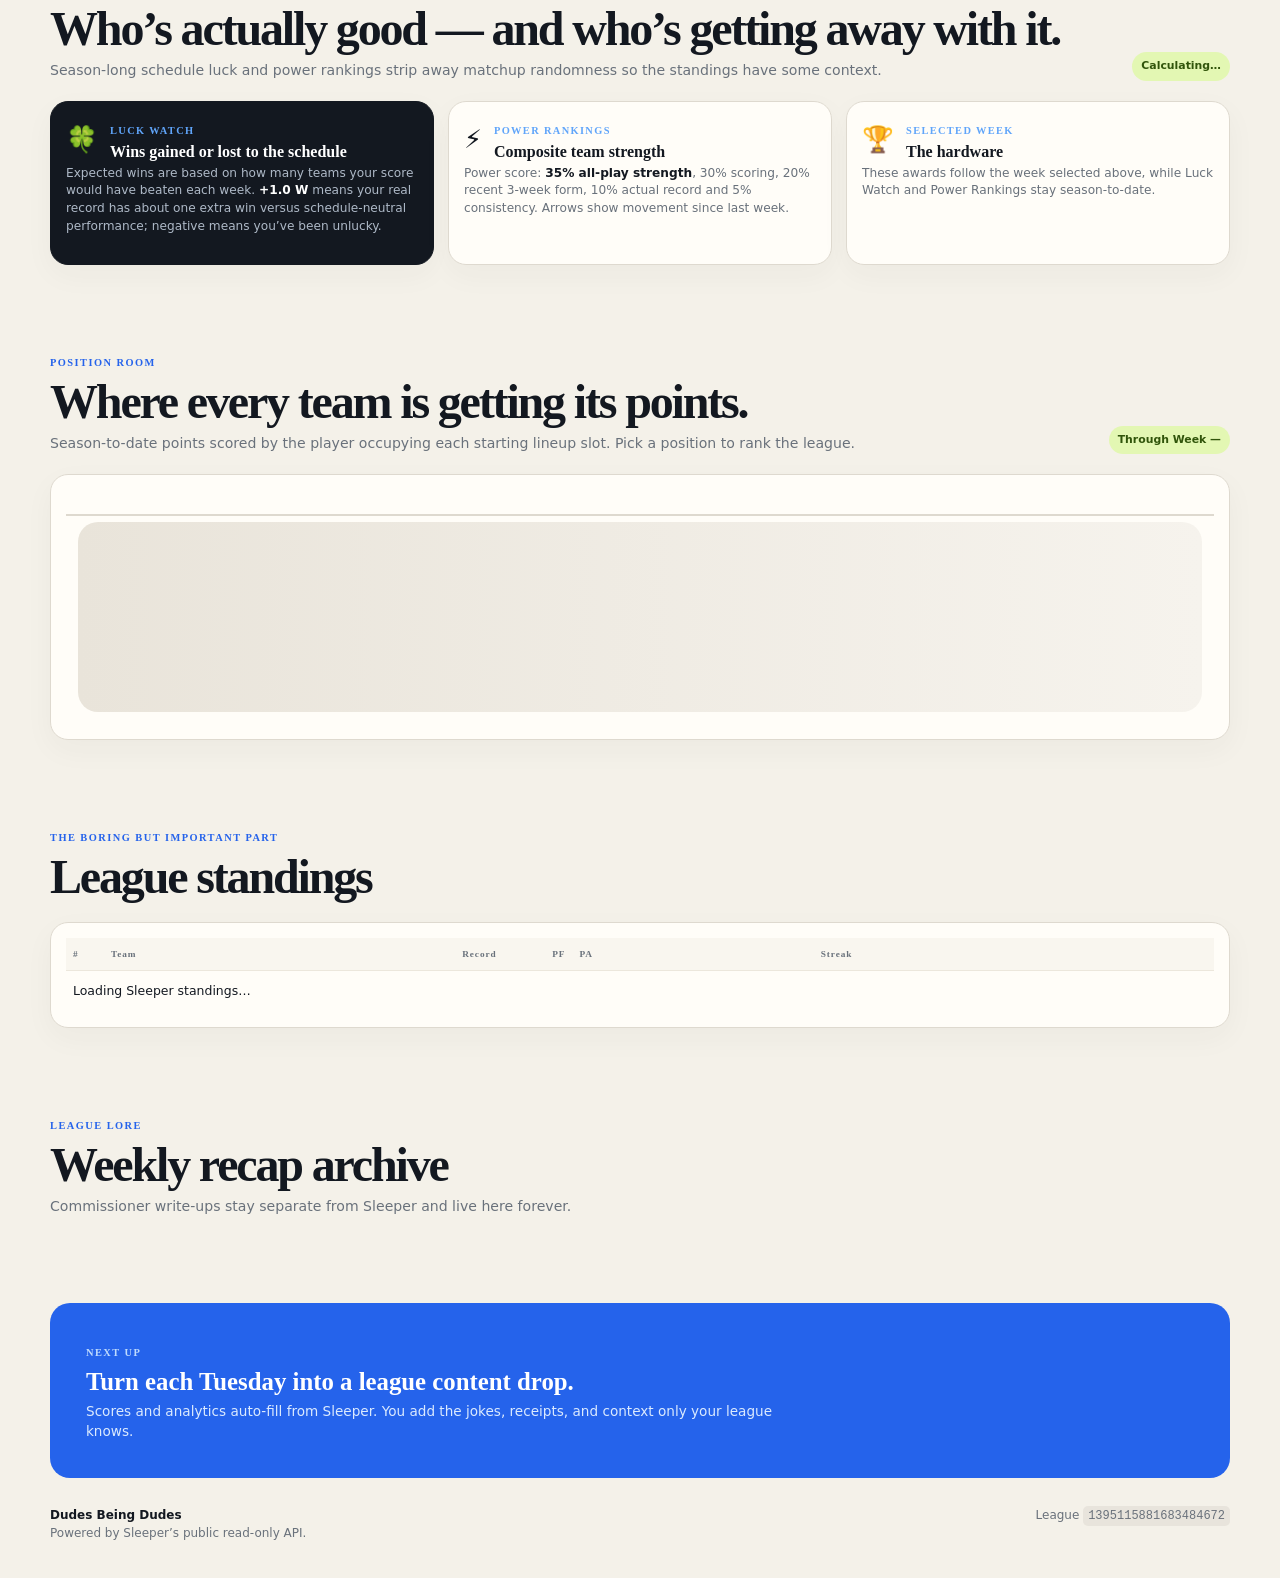
==== commit 9e58b379: "Explain Luck Watch and upgrade power rankings UI" ====
--- a/index.html
+++ b/index.html
@@ -11,6 +11,7 @@
   <link href="https://fonts.googleapis.com/css2?family=DM+Sans:wght@400;500;600;700&family=Manrope:wght@600;700;800&display=swap" rel="stylesheet">
   <link rel="stylesheet" href="styles.css" />
   <link rel="stylesheet" href="analytics.css" />
+  <link rel="stylesheet" href="lab.css" />
 </head>
 <body>
   <div class="noise"></div>
@@ -78,19 +79,27 @@
 
     <section class="wrap section" id="analytics">
       <div class="section-head">
-        <div><span class="kicker">THE LAB</span><h2>Who’s good. Who’s lucky. Who’s lying to themselves.</h2><p class="section-copy">All-play results compare every team against every other team that week.</p></div>
+        <div>
+          <span class="kicker">THE LAB</span>
+          <h2>Who’s actually good — and who’s getting away with it.</h2>
+          <p class="section-copy">Season-long schedule luck and power rankings strip away matchup randomness so the standings have some context.</p>
+        </div>
+        <span class="pill" id="labThroughWeek">Calculating…</span>
       </div>
       <div class="lab-grid">
-        <article class="panel panel-dark">
-          <div class="panel-title"><span>🍀</span><div><small>LUCK WATCH</small><h3>Record vs. all-play</h3></div></div>
+        <article class="panel panel-dark lab-feature">
+          <div class="panel-title"><span>🍀</span><div><small>LUCK WATCH</small><h3>Wins gained or lost to the schedule</h3></div></div>
+          <p class="panel-explain">Expected wins are based on how many teams your score would have beaten each week. <strong>+1.0 W</strong> means your real record has about one extra win versus schedule-neutral performance; negative means you’ve been unlucky.</p>
           <div id="luckList" class="rank-list"></div>
         </article>
-        <article class="panel">
-          <div class="panel-title"><span>📊</span><div><small>WEEKLY POWER</small><h3>All-play standings</h3></div></div>
+        <article class="panel lab-feature">
+          <div class="panel-title"><span>⚡</span><div><small>POWER RANKINGS</small><h3>Composite team strength</h3></div></div>
+          <p class="panel-explain">Power score: <strong>35% all-play strength</strong>, 30% scoring, 20% recent 3-week form, 10% actual record and 5% consistency. Arrows show movement since last week.</p>
           <div id="allPlayList" class="rank-list"></div>
         </article>
         <article class="panel">
-          <div class="panel-title"><span>🏆</span><div><small>WEEKLY AWARDS</small><h3>The hardware</h3></div></div>
+          <div class="panel-title"><span>🏆</span><div><small>SELECTED WEEK</small><h3>The hardware</h3></div></div>
+          <p class="panel-explain">These awards follow the week selected above, while Luck Watch and Power Rankings stay season-to-date.</p>
           <div id="awardsList" class="award-list"></div>
         </article>
       </div>
@@ -108,7 +117,9 @@
       <div class="position-shell panel">
         <div class="position-tabs" id="positionPicker" aria-label="Position leaderboard"></div>
         <div class="position-summary" id="positionSummary"></div>
-        <div class="position-leaderboard" id="positionLeaderboard"><div class="skeleton tall"></div></div>
+        <div class="position-leaderboard" id="positionLeaderboard">
+          <div class="skeleton tall"></div>
+        </div>
       </div>
     </section>
 
@@ -200,5 +211,6 @@
 
   <div class="toast" id="toast" role="status" aria-live="polite"></div>
   <script src="app.js" defer></script>
+  <script src="lab.js" defer></script>
 </body>
 </html>
--- a/analytics.css
+++ b/analytics.css
@@ -0,0 +1,120 @@
+body.commish section.commish-only{display:block!important}
+/* Season position analytics */
+.position-shell{padding:0;overflow:hidden}
+.position-tabs{display:flex;gap:6px;padding:16px 16px 0;overflow-x:auto}
+.position-tabs button,.position-filter button{border:1px solid var(--line);background:#f9f6ef;color:var(--ink);border-radius:999px;padding:8px 13px;font-weight:800;font-size:.76rem;cursor:pointer;white-space:nowrap}
+.position-tabs button.active,.position-filter button.active{background:var(--ink);color:#fff;border-color:var(--ink)}
+.position-summary{display:grid;grid-template-columns:repeat(3,1fr);gap:1px;background:var(--line);margin-top:16px;border-block:1px solid var(--line)}
+.position-summary>div{background:var(--paper);padding:16px 18px}
+.position-summary span,.position-summary small{display:block;color:var(--muted);font-size:.72rem}
+.position-summary strong{display:block;font:800 1.25rem Manrope;margin:3px 0}
+.position-leaderboard{padding:8px 18px 18px}
+.pos-head,.pos-row{display:grid;grid-template-columns:58px minmax(220px,1fr) 90px 90px 70px;gap:12px;align-items:center}
+.pos-head{padding:10px 0;color:var(--muted);font:800 .65rem Manrope;letter-spacing:.08em;text-transform:uppercase}
+.pos-row{padding:11px 0;border-top:1px solid #ece7dc}
+.pos-rank{font:800 1.05rem Manrope;color:#7b818a}
+.pos-team{display:grid;grid-template-columns:38px minmax(0,1fr);gap:10px;align-items:center}
+.pos-team .avatar{width:38px;height:38px;border-radius:11px}
+.pos-team strong{display:block;overflow:hidden;text-overflow:ellipsis;white-space:nowrap}
+.bar{height:5px;border-radius:99px;background:#ece7dc;margin-top:6px;overflow:hidden}
+.bar i{display:block;height:100%;background:linear-gradient(90deg,var(--blue),var(--blue2));border-radius:inherit}
+.pos-row>strong{font:800 1.02rem Manrope}
+/* Commissioner waiver room */
+.waiver-layout{display:grid;grid-template-columns:300px 1fr;gap:14px}
+.waiver-profile{align-self:start;position:sticky;top:94px}
+.stacked-label{display:flex;flex-direction:column;gap:6px;margin-top:14px;font-size:.76rem;font-weight:800}
+.stacked-label select{border:1px solid var(--line);background:var(--paper);border-radius:11px;padding:10px 11px;color:var(--ink)}
+.needs-grid{display:grid;grid-template-columns:repeat(2,1fr);gap:8px;margin-top:14px}
+.needs-grid>div{display:flex;justify-content:space-between;align-items:center;background:#f5f1e8;border:1px solid #e6dfd3;border-radius:11px;padding:9px 10px}
+.needs-grid>div.need{background:#fff0e7;border-color:#f4b78f;color:#8f3c0f}
+.needs-grid span{font-size:.72rem;font-weight:800}.needs-grid strong{font:800 .88rem Manrope}
+.microcopy{font-size:.72rem;color:var(--muted);margin:14px 0 0}
+.waiver-board{padding:0;overflow:hidden}
+.waiver-board-head{display:flex;justify-content:space-between;align-items:flex-start;gap:16px;padding:18px;border-bottom:1px solid var(--line)}
+.waiver-board-head strong{display:block;font:800 1.08rem Manrope}
+.waiver-board-head>div>span{display:block;color:var(--muted);font-size:.75rem;margin-top:2px}
+.position-filter{display:flex;gap:4px;flex-wrap:wrap;justify-content:flex-end}
+.position-filter button{padding:6px 9px;font-size:.68rem}
+.waiver-list{padding:0 18px 12px}
+.waiver-row{display:grid;grid-template-columns:34px 50px minmax(0,1fr) 52px;gap:11px;align-items:center;padding:13px 0;border-top:1px solid #ece7dc}
+.waiver-row:first-child{border-top:0}
+.waiver-rank{display:grid;place-items:center;width:28px;height:28px;border-radius:9px;background:#ece7dc;font-weight:900}
+.player-headshot{width:48px;height:48px;border-radius:14px;overflow:hidden;background:linear-gradient(145deg,#e7e1d7,#fff);border:1px solid var(--line)}
+.player-headshot img{width:100%;height:100%;object-fit:cover}
+.waiver-player strong{display:block}.waiver-player span,.waiver-player small{display:block}
+.waiver-player span{font-size:.75rem;color:#48515d;margin-top:1px}.waiver-player small{font-size:.69rem;color:var(--muted);margin-top:3px}
+.pickup-score{text-align:center;background:#eaf6e8;border-radius:11px;padding:6px}
+.pickup-score span{display:block;font:800 .58rem Manrope;letter-spacing:.08em;color:#43734b}
+.pickup-score strong{font:800 1.05rem Manrope;color:#1e6b36}
+.draft-card{border-style:dashed;background:#f4f8ff}
+
+/* =========================================================
+   MOBILE-FIRST EXPERIENCE LAYER
+   Phone is the default; larger layouts opt in with min-width.
+   ========================================================= */
+:root{--mobile-nav-h:72px}
+html{scroll-padding-top:70px}
+body{padding-bottom:calc(var(--mobile-nav-h) + env(safe-area-inset-bottom));overflow-x:hidden}
+.wrap{width:min(100% - 24px,1180px)}
+
+/* Phone app bar */
+.topbar{height:60px;padding:0 12px;gap:10px;background:rgba(244,241,233,.96);border-bottom:1px solid rgba(19,24,32,.08)}
+.brand{gap:9px;min-width:0}.brand-mark{width:36px;height:36px;border-radius:11px;font-size:.68rem;flex:0 0 auto}.brand>span:last-child{min-width:0}.brand strong{font-size:.92rem;white-space:nowrap;overflow:hidden;text-overflow:ellipsis}.brand small{display:none}
+.topbar>.btn-ghost{width:42px;height:42px;padding:0;border-radius:12px;font-size:0;flex:0 0 auto}.topbar>.btn-ghost:before{content:"↻";font-size:1.05rem}
+.btn{min-height:44px;border-radius:12px;padding:10px 14px}
+
+/* Existing nav becomes a fixed thumb bar on phones */
+.nav{position:fixed;left:8px;right:8px;bottom:calc(8px + env(safe-area-inset-bottom));z-index:80;height:64px;display:grid;grid-template-columns:repeat(5,1fr);gap:0;align-items:center;padding:4px;margin:0;background:rgba(17,24,39,.96);color:#fff;border:1px solid rgba(255,255,255,.09);border-radius:19px;box-shadow:0 16px 40px rgba(17,24,39,.3);backdrop-filter:blur(16px)}
+.nav a{min-width:0;height:54px;display:flex;flex-direction:column;align-items:center;justify-content:center;gap:2px;border-radius:14px;color:#cbd5e1!important;font-size:.56rem;font-weight:800;line-height:1.05;text-align:center;padding:0 2px}
+.nav a:before{font-size:1.05rem;line-height:1.1}.nav a:nth-child(1):before{content:"🏈"}.nav a:nth-child(2):before{content:"🥇"}.nav a:nth-child(4):before{content:"📊"}.nav a:nth-child(5):before{content:"🏆"}.nav a:nth-child(6):before{content:"📝"}
+.nav a:nth-child(3),.nav a:nth-child(7){display:none!important}.nav a:active{background:rgba(255,255,255,.1);color:#fff!important}
+
+/* Compact hero */
+.hero{min-height:0;display:grid;grid-template-columns:1fr;gap:16px;padding-block:24px 12px}.hero h1{font-size:clamp(2.55rem,14vw,3.5rem);line-height:.94;margin:10px 0 16px;letter-spacing:-.06em}.hero-copy>p{font-size:.96rem;line-height:1.55;margin:0}.hero-actions{display:grid;grid-template-columns:1fr;gap:8px;margin-top:18px}.hero-actions .btn{width:100%}.hero-card{padding:16px;border-radius:20px;transform:none}.hero-card h2{font-size:1.35rem;margin:4px 0}.stat-strip{gap:6px;margin:16px 0}.stat-strip div{padding:10px;border-radius:12px}.stat-strip strong{font-size:1.25rem}.stat-strip span{font-size:.68rem}.mini-callout{padding:12px 13px;border-radius:13px;font-size:.82rem}
+
+/* Phone section rhythm */
+.section{padding-block:28px}.section-head{display:flex;flex-direction:column;align-items:flex-start;gap:10px;margin-bottom:14px}.section-head h2{font-size:clamp(1.7rem,9vw,2.35rem);line-height:1.02;margin-top:5px}.section-copy{font-size:.88rem;line-height:1.5;margin-top:6px}.kicker,.eyebrow{font-size:.65rem}.pill{font-size:.68rem;padding:6px 9px}
+.segmented,.position-tabs,.position-filter{width:100%;max-width:100%;overflow-x:auto;overflow-y:hidden;display:flex;flex-wrap:nowrap;justify-content:flex-start;gap:6px;-webkit-overflow-scrolling:touch;scrollbar-width:none;overscroll-behavior-x:contain}.segmented::-webkit-scrollbar,.position-tabs::-webkit-scrollbar,.position-filter::-webkit-scrollbar{display:none}.segmented{padding-bottom:2px}.segmented button,.position-tabs button{flex:0 0 auto;min-height:40px;padding-inline:12px}
+
+/* Matchups */
+.matchup-grid{display:grid;grid-template-columns:1fr;gap:10px}.match-card{border-radius:17px;padding:14px;box-shadow:0 6px 20px rgba(40,42,46,.045)}.match-label{font-size:.65rem;margin-bottom:5px}.team-row{grid-template-columns:38px minmax(0,1fr) auto;gap:9px;padding:9px 0}.team-row .avatar{width:38px;height:38px;border-radius:11px}.team-row strong{font-size:.88rem;white-space:nowrap;overflow:hidden;text-overflow:ellipsis}.team-row small{font-size:.7rem}.score{font-size:1.18rem}.delta{font-size:.68rem;margin-top:7px}
+
+/* Olympics: swipe cards */
+.olympics-grid{display:flex;gap:10px;overflow-x:auto;margin-inline:-12px;padding:0 12px 8px;scroll-snap-type:x mandatory;-webkit-overflow-scrolling:touch;scrollbar-width:none}.olympics-grid::-webkit-scrollbar{display:none}.medal-card{flex:0 0 min(82vw,320px);min-height:205px;padding:17px;border-radius:18px;scroll-snap-align:start}.medal-emoji{font-size:2rem}.medal-card small{margin-top:12px}.medal-card h3{font-size:1.15rem}.medal-card .value{font-size:1.7rem}
+
+/* Lab */
+.lab-grid{display:grid;grid-template-columns:1fr;gap:10px}.lab-grid article:last-child{grid-column:auto}.panel{border-radius:18px;padding:15px}.panel-title{margin-bottom:10px}.panel-title h3{font-size:1rem}.rank-row{grid-template-columns:22px minmax(0,1fr) auto;gap:8px;padding:9px 0}.rank-row strong{font-size:.82rem}.rank-row small{font-size:.7rem}.metric{font-size:.8rem}
+
+/* Position leaderboard becomes compact rows instead of a mini desktop table */
+.position-shell{border-radius:18px}.position-tabs{padding:12px 12px 0}.position-summary{grid-template-columns:repeat(3,1fr);margin-top:12px}.position-summary>div{padding:10px 8px;min-width:0}.position-summary span,.position-summary small{font-size:.62rem;line-height:1.3}.position-summary strong{font-size:.95rem;white-space:nowrap;overflow:hidden;text-overflow:ellipsis}.position-leaderboard{padding:6px 12px 12px;overflow:visible}.pos-head{display:none}.pos-row{min-width:0;display:grid;grid-template-columns:28px minmax(0,1fr) auto;gap:8px 9px;padding:11px 0;align-items:center}.pos-rank{font-size:.92rem}.pos-team{grid-template-columns:34px minmax(0,1fr);gap:8px}.pos-team .avatar{width:34px;height:34px;border-radius:10px}.pos-team strong{font-size:.82rem}.pos-row>strong{font-size:.95rem;text-align:right}.pos-row>strong:after{content:" pts";font-size:.6rem;color:var(--muted);font-weight:600}.pos-row>span:nth-child(4){grid-column:2;font-size:.66rem;color:var(--muted)}.pos-row>span:nth-child(4):before{content:"Avg/wk ";font-weight:700}.pos-row>span:nth-child(5){grid-column:3;font-size:.66rem;color:var(--muted);text-align:right}.pos-row>span:nth-child(5):before{content:"Share ";font-weight:700}.bar{height:4px;margin-top:5px}
+
+/* Standings prioritize useful mobile columns */
+.table-shell{overflow:hidden;border-radius:18px}table{min-width:0;width:100%;table-layout:fixed}th,td{padding:11px 7px;font-size:.78rem}th{font-size:.58rem}th:nth-child(1),td:nth-child(1){width:38px}th:nth-child(3),td:nth-child(3){width:58px;text-align:center}th:nth-child(4),td:nth-child(4){width:64px;text-align:right}th:nth-child(5),td:nth-child(5),th:nth-child(6),td:nth-child(6){display:none}.team-cell{gap:7px;min-width:0}.team-cell .avatar{width:30px;height:30px;border-radius:9px;flex:0 0 auto}.team-cell strong{font-size:.76rem;white-space:nowrap;overflow:hidden;text-overflow:ellipsis}.rank-badge{width:23px;height:23px;font-size:.7rem;border-radius:7px}
+
+/* Recaps */
+.recap-grid{grid-template-columns:1fr;gap:10px}.recap-card{min-height:0;padding:15px;border-radius:17px}.recap-card h3{font-size:1.08rem;margin:7px 0}.recap-card p{font-size:.82rem;margin-bottom:10px}
+
+/* Commissioner waiver room */
+.waiver-layout{display:grid;grid-template-columns:1fr;gap:10px}.waiver-profile{position:static;padding:14px}.needs-grid{grid-template-columns:repeat(4,1fr);gap:6px;margin-top:10px}.needs-grid>div{display:block;text-align:center;padding:8px 4px}.needs-grid span,.needs-grid strong{display:block}.needs-grid strong{margin-top:2px}.waiver-board{border-radius:18px}.waiver-board-head{flex-direction:column;gap:10px;padding:14px}.waiver-board-head>div:first-child{width:100%}.position-filter{width:100%}.position-filter button{flex:0 0 auto;min-height:36px}.waiver-list{padding:0 12px 8px}.waiver-row{grid-template-columns:24px 40px minmax(0,1fr) 42px;gap:7px;padding:11px 0}.waiver-rank{width:24px;height:24px;border-radius:7px;font-size:.7rem}.player-headshot{width:40px;height:40px;border-radius:11px}.waiver-player strong{font-size:.8rem;white-space:nowrap;overflow:hidden;text-overflow:ellipsis}.waiver-player span{font-size:.67rem}.waiver-player small{font-size:.62rem;line-height:1.25}.pickup-score{padding:5px 3px;border-radius:9px}.pickup-score strong{font-size:.9rem}
+
+/* CTA/footer */
+.bottom-cta{border-radius:20px;padding:22px 18px;margin-top:24px;flex-direction:column;align-items:stretch}.bottom-cta h2{font-size:1.55rem}.bottom-cta p{font-size:.85rem}.bottom-cta .btn{width:100%}.footer{flex-direction:column;padding:28px 0 100px;font-size:.75rem}
+
+/* Commissioner editor as a mobile bottom sheet */
+.dialog{max-width:none;padding:0;background:transparent}.dialog[open]{width:100vw;height:100dvh;max-height:none;margin:0;display:flex;align-items:flex-end;justify-content:center}.dialog-card{width:100%;max-width:none;max-height:94dvh;border-radius:22px 22px 0 0;padding:16px 14px calc(18px + env(safe-area-inset-bottom))}.dialog-head{position:sticky;top:-16px;z-index:4;background:var(--bg);padding:12px 0 7px}.dialog-head h2{font-size:1.55rem;margin:3px 0 8px}.commish-generator{flex-direction:column;align-items:stretch;gap:10px;padding:13px;margin-bottom:12px}.commish-generator .btn{width:100%}.form-grid{grid-template-columns:1fr;gap:10px}.form-grid label.full{grid-column:auto}.form-grid input,.form-grid select,.form-grid textarea{font-size:16px;min-height:44px}.dialog-actions{position:sticky;bottom:-18px;z-index:3;display:grid;grid-template-columns:1fr 1fr;gap:8px;background:linear-gradient(transparent,var(--bg) 24%);padding:24px 0 calc(4px + env(safe-area-inset-bottom));margin-top:4px}.dialog-actions .btn{width:100%}.form-note{font-size:.66rem}.toast{left:12px;right:12px;bottom:calc(var(--mobile-nav-h) + 16px + env(safe-area-inset-bottom));text-align:center}
+
+/* Tablet */
+@media(min-width:700px){
+  body{padding-bottom:0}.wrap{width:min(100% - 40px,1180px)}.topbar{height:70px;padding:0 20px}.brand-mark{width:42px;height:42px}.brand strong{font-size:1rem}.brand small{display:block}.topbar>.btn-ghost{width:auto;height:auto;padding:10px 14px;font-size:.78rem}.topbar>.btn-ghost:before{content:none}
+  .nav{display:none}.hero{grid-template-columns:1.1fr .9fr;gap:26px;padding-block:42px 28px}.hero h1{font-size:clamp(3.4rem,7vw,5rem)}.hero-actions{display:flex}.hero-actions .btn{width:auto}.hero-card{padding:22px}.section{padding-block:36px}.matchup-grid{grid-template-columns:repeat(2,1fr)}.olympics-grid{display:grid;grid-template-columns:repeat(2,1fr);margin:0;padding:0;overflow:visible}.medal-card{min-width:0;min-height:220px}.lab-grid{grid-template-columns:repeat(2,1fr)}.lab-grid article:last-child{grid-column:1/-1}.recap-grid{grid-template-columns:repeat(2,1fr)}
+  .waiver-row{grid-template-columns:30px 46px minmax(0,1fr) 48px}th:nth-child(5),td:nth-child(5),th:nth-child(6),td:nth-child(6){display:table-cell}table{table-layout:auto}.footer{padding-bottom:36px}.toast{left:auto;right:22px;bottom:22px;text-align:left}
+  .dialog[open]{align-items:center;padding:20px}.dialog-card{width:min(760px,calc(100vw - 32px));max-height:90vh;border-radius:24px;padding:24px}.dialog-head{top:-24px;padding:14px 0 7px}.form-grid{grid-template-columns:1fr 1fr;gap:14px}.form-grid label.full{grid-column:1/-1}.dialog-actions{position:static;display:flex;background:none;padding:0;margin-top:18px}
+}
+
+/* Desktop */
+@media(min-width:1000px){
+  html{scroll-padding-top:88px}.topbar{height:76px;padding:0 max(18px,calc((100vw - 1180px)/2));gap:26px}.nav{position:static;left:auto;right:auto;bottom:auto;z-index:auto;height:auto;display:flex;grid-template-columns:none;gap:16px;padding:0;margin:0;background:transparent;color:inherit;border:0;border-radius:0;box-shadow:none;backdrop-filter:none}.nav a{height:auto;display:block;color:#444b55!important;font-size:.82rem;line-height:1.5;padding:0}.nav a:before{content:none!important}.nav a:nth-child(3),.nav a:nth-child(7){display:block!important}body:not(.commish) .nav a:nth-child(7){display:none!important}
+  .hero{grid-template-columns:1.25fr .75fr;gap:44px;padding-block:60px 38px}.hero-card{transform:rotate(1.2deg);padding:24px}.section{padding-block:42px}.section-head{flex-direction:row;align-items:flex-end;gap:22px;margin-bottom:20px}.section-head h2{font-size:clamp(1.8rem,4vw,3rem)}.matchup-grid{grid-template-columns:repeat(3,1fr);gap:14px}.olympics-grid{grid-template-columns:repeat(4,1fr);gap:12px}.lab-grid{grid-template-columns:repeat(3,1fr);gap:14px}.lab-grid article:last-child{grid-column:auto}
+  .position-summary>div{padding:16px 18px}.position-summary strong{font-size:1.25rem}.pos-head{display:grid}.pos-head,.pos-row{grid-template-columns:58px minmax(220px,1fr) 90px 90px 70px;gap:12px}.pos-row>span:nth-child(4),.pos-row>span:nth-child(5){grid-column:auto;font-size:inherit;color:inherit;text-align:left}.pos-row>span:nth-child(4):before,.pos-row>span:nth-child(5):before{content:none}.pos-row>strong:after{content:none}
+  .waiver-layout{grid-template-columns:300px 1fr;gap:14px}.waiver-profile{position:sticky;top:94px}.needs-grid{grid-template-columns:repeat(2,1fr)}.needs-grid>div{display:flex;text-align:left;padding:9px 10px}.waiver-board-head{flex-direction:row;align-items:flex-start;padding:18px}.position-filter{width:auto;justify-content:flex-end;flex-wrap:wrap;overflow:visible}.recap-grid{grid-template-columns:repeat(3,1fr)}.bottom-cta{padding:36px;flex-direction:row;align-items:center}.bottom-cta .btn{width:auto}.footer{flex-direction:row}
+}
--- a/lab.css
+++ b/lab.css
@@ -0,0 +1,9 @@
+/* Season luck + upgraded power rankings */
+.panel-explain{margin:-6px 0 14px;color:var(--muted);font-size:.76rem;line-height:1.45}
+.panel-explain strong{color:var(--ink)}
+.panel-dark .panel-explain{color:#aeb9c7}.panel-dark .panel-explain strong{color:#fff}
+.lab-feature{min-width:0}
+.insight-row{display:grid;grid-template-columns:24px minmax(0,1fr) auto;gap:9px;align-items:center;padding:11px 0;border-top:1px solid rgba(128,128,128,.18)}
+.insight-row:first-child{border-top:0}.insight-rank{font:800 .8rem Manrope;color:#94a0b0}.insight-main{min-width:0}.insight-main strong{display:block;font-size:.88rem;white-space:nowrap;overflow:hidden;text-overflow:ellipsis}.insight-main small{display:block;color:#9da8b6;font-size:.68rem;line-height:1.35;margin-top:2px}.insight-main em{display:inline-block;margin-top:5px;padding:3px 7px;border-radius:999px;background:rgba(255,255,255,.09);font-style:normal;font-size:.61rem;font-weight:800;color:#dbe5ef}
+.power-row{display:grid;grid-template-columns:26px minmax(0,1fr) 54px 34px;gap:9px;align-items:center;padding:11px 0;border-top:1px solid #ebe6dc}.power-row:first-child{border-top:0}.power-rank{font:800 1rem Manrope;color:#7b818a}.power-team{min-width:0}.power-team strong{display:block;font-size:.88rem;white-space:nowrap;overflow:hidden;text-overflow:ellipsis}.power-team small{display:block;color:var(--muted);font-size:.67rem;line-height:1.35;margin-top:2px}.power-score{text-align:right}.power-score strong{display:block;font:800 1.05rem Manrope}.power-score span{display:block;font:800 .52rem Manrope;letter-spacing:.08em;color:var(--muted)}.power-move{display:inline-flex;justify-content:center;align-items:center;font:800 .67rem Manrope;border-radius:8px;padding:5px 3px}.power-move.up{color:#137a52;background:#e7f7ef}.power-move.down{color:#a93437;background:#fdeaea}.power-move.flat{color:#7b818a;background:#f0ede7}
+@media(max-width:650px){.panel-explain{font-size:.74rem}.insight-row{grid-template-columns:22px minmax(0,1fr) auto}.insight-main small{font-size:.65rem}.power-row{grid-template-columns:22px minmax(0,1fr) 50px 30px}.power-team small{font-size:.64rem}.lab-feature{padding:17px}}
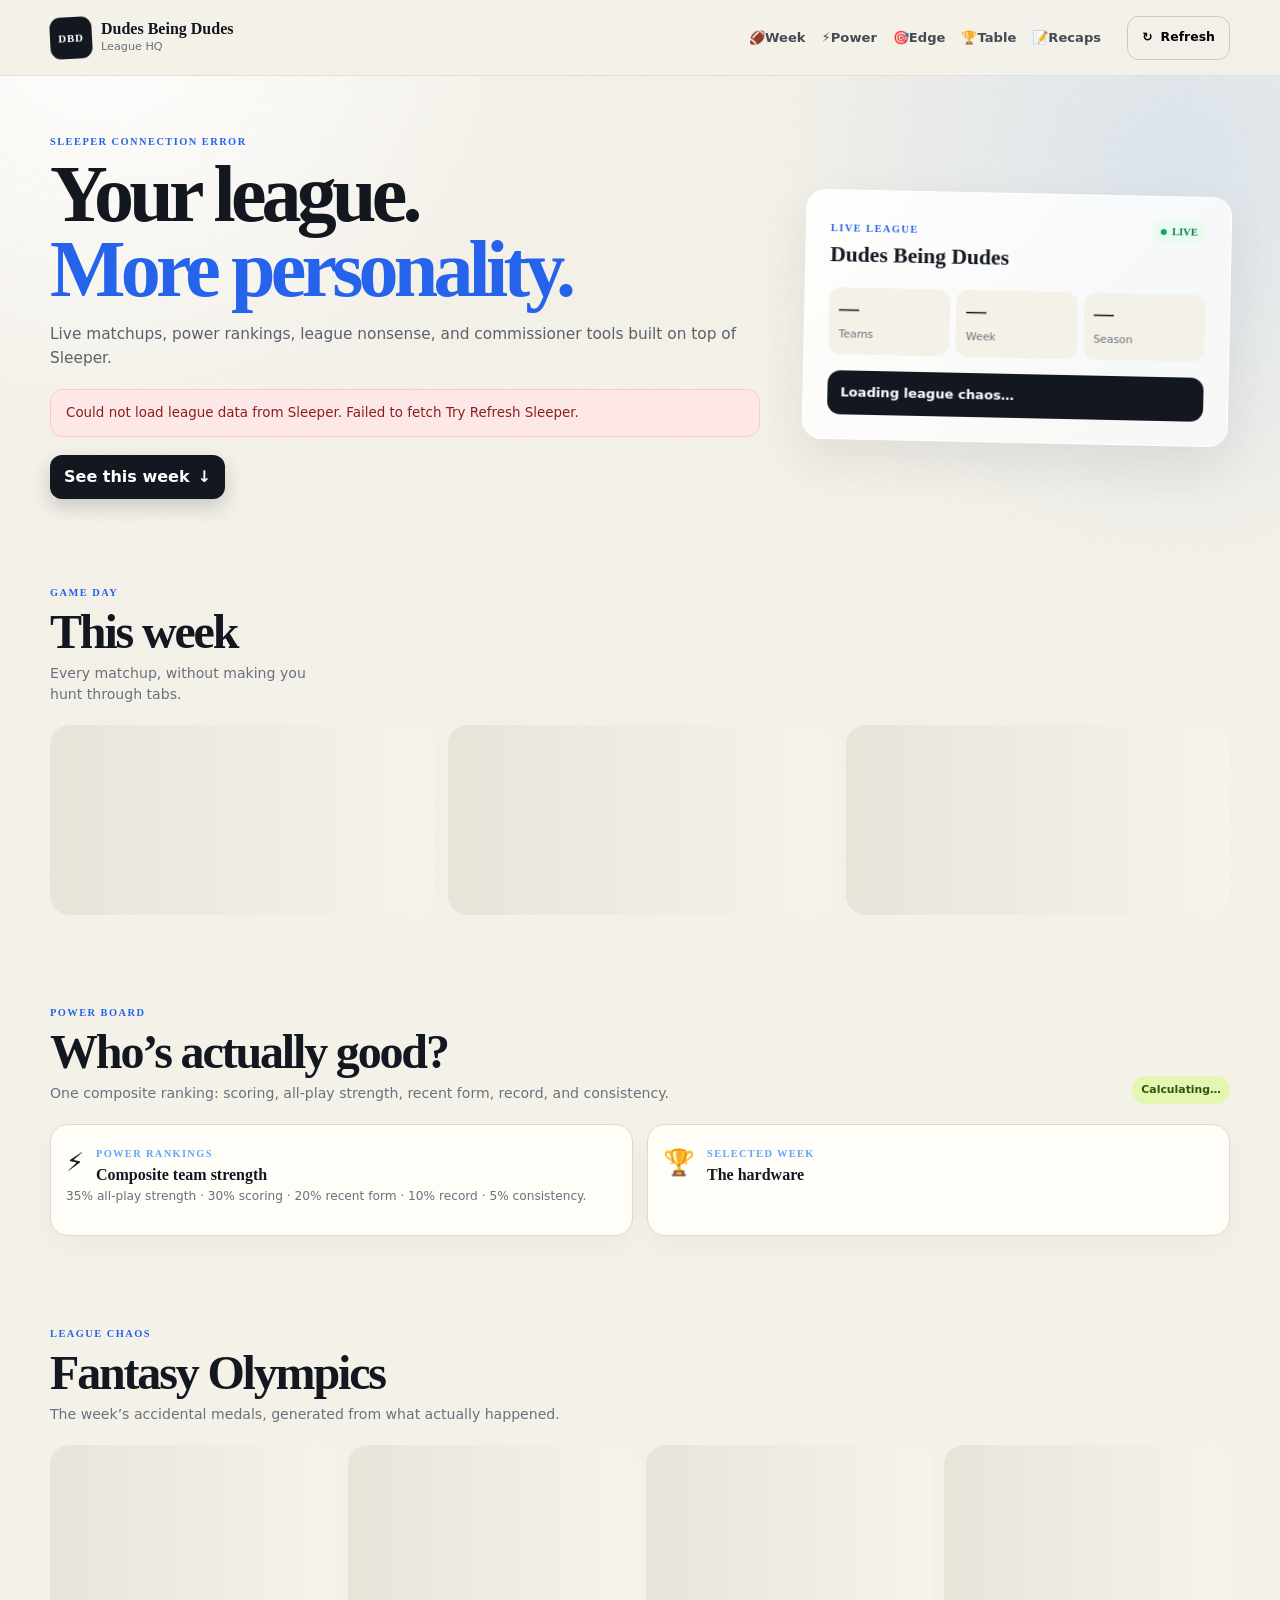
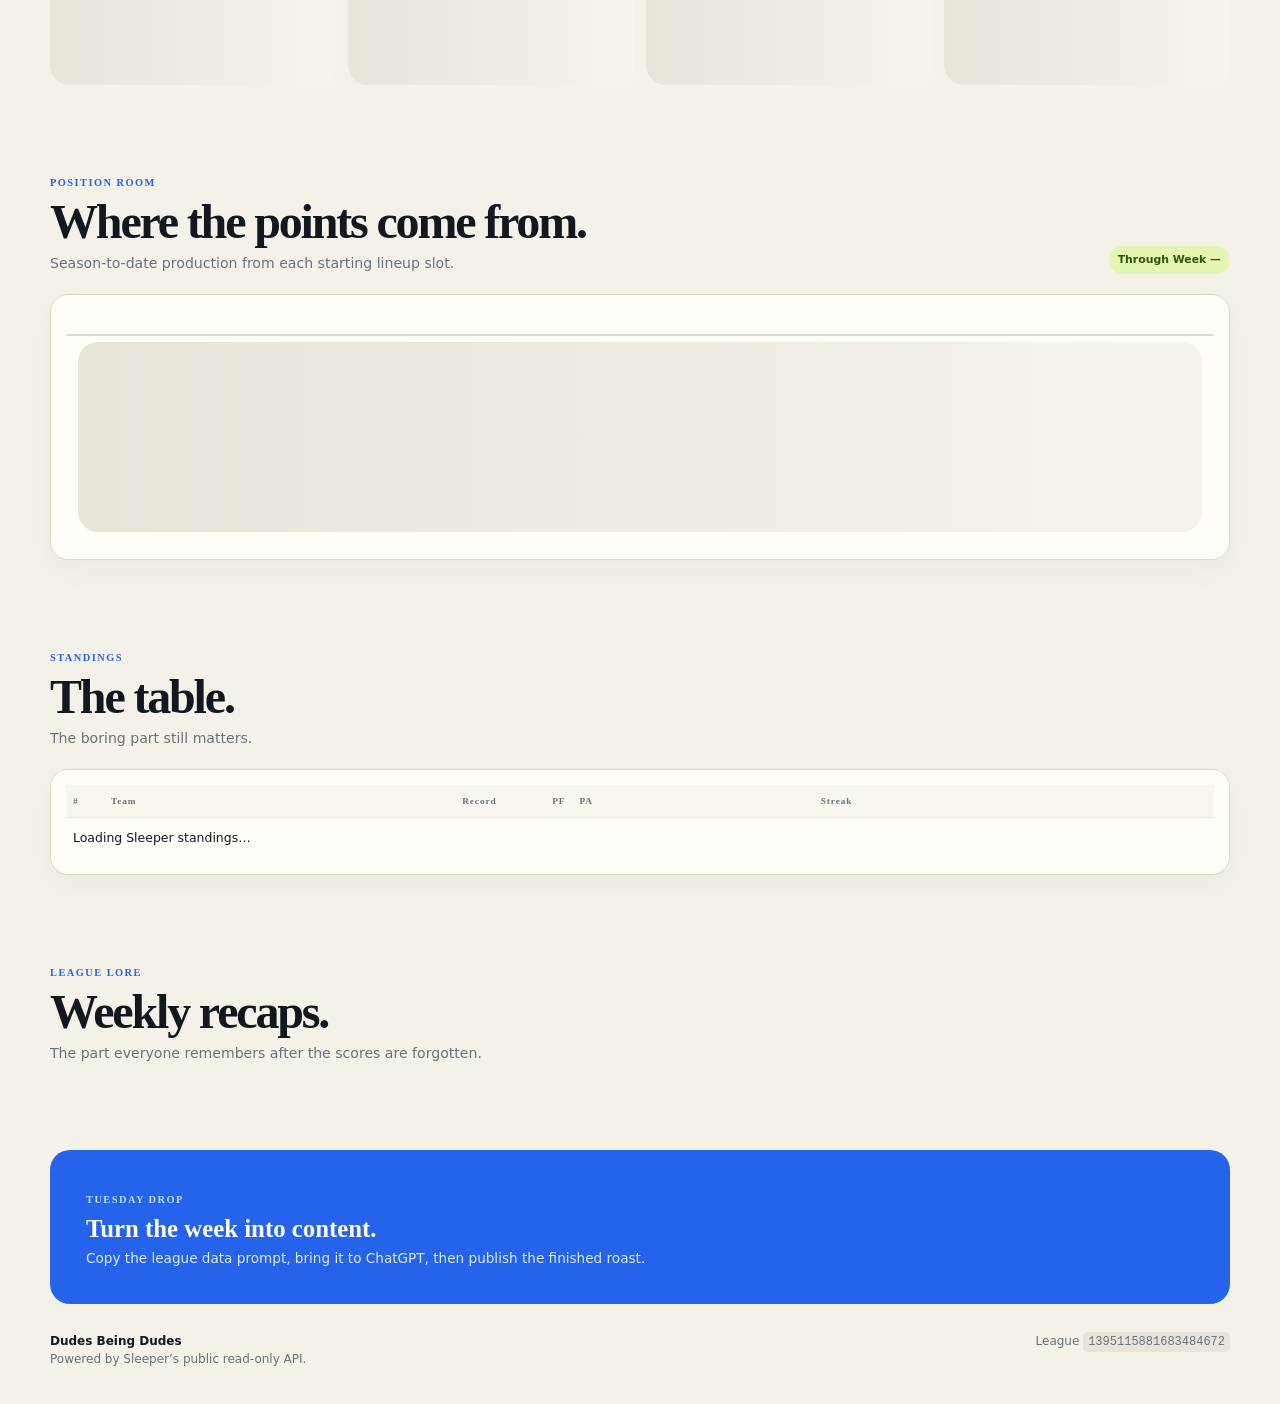
==== commit e483a2c1: "Redesign mobile-first information architecture" ====
--- a/index.html
+++ b/index.html
@@ -2,8 +2,8 @@
 <html lang="en">
 <head>
   <meta charset="utf-8" />
-  <meta name="viewport" content="width=device-width, initial-scale=1" />
-  <meta name="theme-color" content="#0f172a" />
+  <meta name="viewport" content="width=device-width, initial-scale=1, viewport-fit=cover" />
+  <meta name="theme-color" content="#111827" />
   <meta name="description" content="Dudes Being Dudes — fantasy football league HQ powered by Sleeper data." />
   <title>Dudes Being Dudes</title>
   <link rel="preconnect" href="https://fonts.googleapis.com">
@@ -12,35 +12,37 @@
   <link rel="stylesheet" href="styles.css" />
   <link rel="stylesheet" href="analytics.css" />
   <link rel="stylesheet" href="lab.css" />
+  <link rel="stylesheet" href="edge.css" />
+  <link rel="stylesheet" href="experience.css" />
 </head>
 <body>
   <div class="noise"></div>
+  <div class="scroll-progress" aria-hidden="true"><i id="scrollProgress"></i></div>
+
   <header class="topbar">
     <a class="brand" href="#top" aria-label="Dudes Being Dudes home">
       <span class="brand-mark">DBD</span>
-      <span><strong>Dudes Being Dudes</strong><small>Fantasy Football League HQ</small></span>
+      <span><strong>Dudes Being Dudes</strong><small>League HQ</small></span>
     </a>
     <nav class="nav" aria-label="Primary navigation">
-      <a href="#week">This Week</a>
-      <a href="#olympics">Olympics</a>
-      <a href="#analytics">The Lab</a>
-      <a href="#positions">Positions</a>
-      <a href="#standings">Standings</a>
-      <a href="#history">Recaps</a>
-      <a class="commish-only" href="#waivers">Waivers</a>
+      <a href="#week" data-nav="week"><span>🏈</span><b>Week</b></a>
+      <a href="#analytics" data-nav="analytics"><span>⚡</span><b>Power</b></a>
+      <a class="commish-only" href="#edge" data-nav="edge"><span>🎯</span><b>Edge</b></a>
+      <a href="#standings" data-nav="standings"><span>🏆</span><b>Table</b></a>
+      <a href="#history" data-nav="history"><span>📝</span><b>Recaps</b></a>
     </nav>
-    <button class="btn btn-ghost" id="refreshBtn" type="button">↻ Refresh Sleeper</button>
+    <button class="btn btn-ghost refresh-top" id="refreshBtn" type="button" aria-label="Refresh Sleeper">↻ <span>Refresh</span></button>
   </header>
 
   <main id="top">
-    <section class="hero wrap">
+    <section class="hero wrap reveal-section">
       <div class="hero-copy">
         <div class="eyebrow" id="leagueStatus">CONNECTING TO SLEEPER…</div>
-        <h1>Where the matchup ends<br><span>and the nonsense begins.</span></h1>
-        <p id="leagueIntro">Pulling your real league, managers, records, and weekly matchups from Sleeper.</p>
+        <h1>Your league.<br><span>More personality.</span></h1>
+        <p id="leagueIntro">Live matchups, power rankings, league nonsense, and commissioner tools built on top of Sleeper.</p>
         <div class="hero-actions">
-          <a class="btn btn-primary" href="#week">See this week</a>
-          <button class="btn btn-secondary commish-only" type="button" id="commissionerBtn">Write weekly recap</button>
+          <a class="btn btn-primary" href="#week">See this week <span>↓</span></a>
+          <button class="btn btn-secondary commish-only" type="button" id="commissionerBtn">Build recap prompt</button>
         </div>
       </div>
       <div class="hero-card glass">
@@ -57,9 +59,9 @@
       </div>
     </section>
 
-    <section class="wrap section" id="week">
-      <div class="section-head">
-        <div><span class="kicker">THIS WEEK</span><h2 id="weekTitle">Matchup board</h2></div>
+    <section class="wrap section reveal-section" id="week" data-section="week">
+      <div class="section-head compact-head">
+        <div><span class="kicker">GAME DAY</span><h2 id="weekTitle">This week</h2><p class="section-copy">Every matchup, without making you hunt through tabs.</p></div>
         <div class="segmented" id="weekPicker" aria-label="Select week"></div>
       </div>
       <div class="matchup-grid" id="matchupGrid">
@@ -67,86 +69,61 @@
       </div>
     </section>
 
-    <section class="wrap section" id="olympics">
-      <div class="section-head">
-        <div><span class="kicker">SIDE QUEST</span><h2>Fantasy Olympics</h2><p class="section-copy">Automatic medals from the stuff that actually happened in your league.</p></div>
-        <span class="pill">No commissioner math</span>
+    <section class="wrap section reveal-section" id="analytics" data-section="analytics">
+      <div class="section-head compact-head">
+        <div><span class="kicker">POWER BOARD</span><h2>Who’s actually good?</h2><p class="section-copy">One composite ranking: scoring, all-play strength, recent form, record, and consistency.</p></div>
+        <span class="pill" id="labThroughWeek">Calculating…</span>
+      </div>
+      <div class="lab-grid">
+        <article class="panel lab-feature power-feature">
+          <div class="panel-title"><span>⚡</span><div><small>POWER RANKINGS</small><h3>Composite team strength</h3></div></div>
+          <p class="panel-explain">35% all-play strength · 30% scoring · 20% recent form · 10% record · 5% consistency.</p>
+          <div id="allPlayList" class="rank-list"></div>
+        </article>
+        <article class="panel weekly-hardware">
+          <div class="panel-title"><span>🏆</span><div><small>SELECTED WEEK</small><h3>The hardware</h3></div></div>
+          <div id="awardsList" class="award-list"></div>
+        </article>
+      </div>
+    </section>
+
+    <section class="wrap section reveal-section" id="olympics">
+      <div class="section-head compact-head">
+        <div><span class="kicker">LEAGUE CHAOS</span><h2>Fantasy Olympics</h2><p class="section-copy">The week’s accidental medals, generated from what actually happened.</p></div>
       </div>
       <div class="olympics-grid" id="olympicsGrid">
         <div class="skeleton medal"></div><div class="skeleton medal"></div><div class="skeleton medal"></div><div class="skeleton medal"></div>
       </div>
     </section>
 
-    <section class="wrap section" id="analytics">
-      <div class="section-head">
-        <div>
-          <span class="kicker">THE LAB</span>
-          <h2>Who’s actually good — and who’s getting away with it.</h2>
-          <p class="section-copy">Season-long schedule luck and power rankings strip away matchup randomness so the standings have some context.</p>
-        </div>
-        <span class="pill" id="labThroughWeek">Calculating…</span>
-      </div>
-      <div class="lab-grid">
-        <article class="panel panel-dark lab-feature">
-          <div class="panel-title"><span>🍀</span><div><small>LUCK WATCH</small><h3>Wins gained or lost to the schedule</h3></div></div>
-          <p class="panel-explain">Expected wins are based on how many teams your score would have beaten each week. <strong>+1.0 W</strong> means your real record has about one extra win versus schedule-neutral performance; negative means you’ve been unlucky.</p>
-          <div id="luckList" class="rank-list"></div>
-        </article>
-        <article class="panel lab-feature">
-          <div class="panel-title"><span>⚡</span><div><small>POWER RANKINGS</small><h3>Composite team strength</h3></div></div>
-          <p class="panel-explain">Power score: <strong>35% all-play strength</strong>, 30% scoring, 20% recent 3-week form, 10% actual record and 5% consistency. Arrows show movement since last week.</p>
-          <div id="allPlayList" class="rank-list"></div>
-        </article>
-        <article class="panel">
-          <div class="panel-title"><span>🏆</span><div><small>SELECTED WEEK</small><h3>The hardware</h3></div></div>
-          <p class="panel-explain">These awards follow the week selected above, while Luck Watch and Power Rankings stay season-to-date.</p>
-          <div id="awardsList" class="award-list"></div>
-        </article>
-      </div>
-    </section>
-
-    <section class="wrap section" id="positions">
-      <div class="section-head">
-        <div>
-          <span class="kicker">POSITION ROOM</span>
-          <h2>Where every team is getting its points.</h2>
-          <p class="section-copy">Season-to-date points scored by the player occupying each starting lineup slot. Pick a position to rank the league.</p>
-        </div>
+    <section class="wrap section reveal-section" id="positions">
+      <div class="section-head compact-head">
+        <div><span class="kicker">POSITION ROOM</span><h2>Where the points come from.</h2><p class="section-copy">Season-to-date production from each starting lineup slot.</p></div>
         <span class="pill" id="positionThroughWeek">Through Week —</span>
       </div>
       <div class="position-shell panel">
         <div class="position-tabs" id="positionPicker" aria-label="Position leaderboard"></div>
         <div class="position-summary" id="positionSummary"></div>
-        <div class="position-leaderboard" id="positionLeaderboard">
-          <div class="skeleton tall"></div>
-        </div>
+        <div class="position-leaderboard" id="positionLeaderboard"><div class="skeleton tall"></div></div>
       </div>
     </section>
 
-    <section class="wrap section commish-only" id="waivers">
-      <div class="section-head">
-        <div>
-          <span class="kicker">COMMISSIONER TOOL</span>
-          <h2>Your waiver wire shortlist.</h2>
-          <p class="section-copy">Unrostered players ranked using Sleeper add trends, recent production, injury status, and where your roster is weakest versus the league.</p>
-        </div>
+    <section class="wrap section commish-only reveal-section" id="waivers">
+      <div class="section-head compact-head">
+        <div><span class="kicker">PRIVATE TOOL</span><h2>Waiver shortlist.</h2><p class="section-copy">Sleeper trends + recent production + your roster needs.</p></div>
         <button class="btn btn-secondary" type="button" id="refreshWaiversBtn">↻ Recalculate</button>
       </div>
       <div class="waiver-layout">
         <aside class="panel waiver-profile">
           <span class="kicker">YOUR TEAM</span>
-          <label class="stacked-label">Commissioner roster<select id="commissionerRosterSelect"></select></label>
+          <label class="stacked-label">Roster<select id="commissionerRosterSelect"></select></label>
           <div id="rosterNeeds" class="needs-grid"></div>
-          <p class="microcopy">Your selection is saved only on this browser. Public visitors never see this section.</p>
         </aside>
         <div class="panel waiver-board">
           <div class="waiver-board-head">
             <div><strong>Recommended pickups</strong><span id="waiverStatus">Waiting for league data…</span></div>
             <div class="position-filter" id="waiverPositionFilter">
-              <button type="button" data-pos="ALL" class="active">All</button>
-              <button type="button" data-pos="QB">QB</button><button type="button" data-pos="RB">RB</button>
-              <button type="button" data-pos="WR">WR</button><button type="button" data-pos="TE">TE</button>
-              <button type="button" data-pos="K">K</button><button type="button" data-pos="DEF">DEF</button>
+              <button type="button" data-pos="ALL" class="active">All</button><button type="button" data-pos="QB">QB</button><button type="button" data-pos="RB">RB</button><button type="button" data-pos="WR">WR</button><button type="button" data-pos="TE">TE</button><button type="button" data-pos="K">K</button><button type="button" data-pos="DEF">DEF</button>
             </div>
           </div>
           <div id="waiverList" class="waiver-list"></div>
@@ -154,63 +131,50 @@
       </div>
     </section>
 
-    <section class="wrap section" id="standings">
-      <div class="section-head"><div><span class="kicker">THE BORING BUT IMPORTANT PART</span><h2>League standings</h2></div></div>
+    <section class="wrap section reveal-section" id="standings" data-section="standings">
+      <div class="section-head compact-head"><div><span class="kicker">STANDINGS</span><h2>The table.</h2><p class="section-copy">The boring part still matters.</p></div></div>
       <div class="table-shell panel">
-        <table>
-          <thead><tr><th>#</th><th>Team</th><th>Record</th><th>PF</th><th>PA</th><th>Streak</th></tr></thead>
-          <tbody id="standingsBody"><tr><td colspan="6">Loading Sleeper standings…</td></tr></tbody>
-        </table>
+        <table><thead><tr><th>#</th><th>Team</th><th>Record</th><th>PF</th><th>PA</th><th>Streak</th></tr></thead><tbody id="standingsBody"><tr><td colspan="6">Loading Sleeper standings…</td></tr></tbody></table>
       </div>
     </section>
 
-    <section class="wrap section" id="history">
-      <div class="section-head">
-        <div><span class="kicker">LEAGUE LORE</span><h2>Weekly recap archive</h2><p class="section-copy">Commissioner write-ups stay separate from Sleeper and live here forever.</p></div>
+    <section class="wrap section reveal-section" id="history" data-section="history">
+      <div class="section-head compact-head">
+        <div><span class="kicker">LEAGUE LORE</span><h2>Weekly recaps.</h2><p class="section-copy">The part everyone remembers after the scores are forgotten.</p></div>
         <button class="btn btn-primary commish-only" id="newRecapBtn" type="button">+ New recap</button>
       </div>
       <div class="recap-grid" id="recapGrid"></div>
     </section>
 
-    <section class="wrap section bottom-cta">
-      <div><span class="kicker">NEXT UP</span><h2>Turn each Tuesday into a league content drop.</h2><p>Scores and analytics auto-fill from Sleeper. You add the jokes, receipts, and context only your league knows.</p></div>
-      <button class="btn btn-light commish-only" id="ctaRecapBtn" type="button">Write this week’s recap</button>
+    <section class="wrap section bottom-cta reveal-section">
+      <div><span class="kicker">TUESDAY DROP</span><h2>Turn the week into content.</h2><p>Copy the league data prompt, bring it to ChatGPT, then publish the finished roast.</p></div>
+      <button class="btn btn-light commish-only" id="ctaRecapBtn" type="button">Build recap prompt</button>
     </section>
   </main>
 
-  <footer class="footer wrap">
-    <div><strong>Dudes Being Dudes</strong><span>Powered by Sleeper’s public read-only API.</span></div>
-    <div class="footer-meta">League <code>1395115881683484672</code></div>
-  </footer>
+  <footer class="footer wrap"><div><strong>Dudes Being Dudes</strong><span>Powered by Sleeper’s public read-only API.</span></div><div class="footer-meta">League <code>1395115881683484672</code></div></footer>
 
   <dialog id="commissionerDialog" class="dialog">
     <form method="dialog" class="dialog-card" id="recapForm">
-      <div class="dialog-head">
-        <div><span class="kicker">COMMISSIONER MODE</span><h2>New weekly recap</h2></div>
-        <button class="icon-btn" value="cancel" aria-label="Close">×</button>
-      </div>
-      <div class="commish-generator">
-        <div><strong>Start with a full draft</strong><span>The selected week’s scores, margins, all-play results, luck, awards and position leaders become an editable first draft.</span></div>
-        <button class="btn btn-primary" type="button" id="generateRecapBtn">✨ Write the recap for me</button>
-      </div>
+      <div class="dialog-head"><div><span class="kicker">COMMISSIONER MODE</span><h2>Weekly recap</h2></div><button class="icon-btn" value="cancel" aria-label="Close">×</button></div>
+      <div class="commish-generator"><div><strong>Build a concise ChatGPT prompt</strong><span>Matchups, awards, Power Rankings, and the storylines worth mentioning.</span></div></div>
       <div class="form-grid">
         <label>Week<select id="recapWeek"></select></label>
         <label>Style<select id="recapStyle"><option value="funny">Funny / roast-heavy</option><option value="balanced">Balanced</option><option value="sportswriter">Sportswriter</option></select></label>
         <label class="full">Headline<input id="recapHeadline" placeholder="Week 4 was an absolute disaster" /></label>
         <label class="full">Opening take<textarea id="recapIntro" rows="3" placeholder="Set the scene…"></textarea></label>
-        <label class="full">Full recap<textarea id="recapBody" rows="14" placeholder="Matchup notes, trash talk, receipts, awards…"></textarea></label>
+        <label class="full">Full recap<textarea id="recapBody" rows="14" placeholder="Paste the finished write-up here…"></textarea></label>
       </div>
       <div class="auto-summary" id="autoSummary"></div>
-      <div class="dialog-actions">
-        <button class="btn btn-secondary" type="button" id="saveDraftBtn">Save private draft</button>
-        <button class="btn btn-primary" type="button" id="publishBtn">Publish through GitHub</button>
-      </div>
-      <p class="form-note">Drafts stay private on this device. Publishing opens a pre-filled GitHub issue; the repo workflow only accepts recap submissions from <strong>steviej232</strong>, then updates the public archive.</p>
+      <div class="dialog-actions"><button class="btn btn-secondary" type="button" id="saveDraftBtn">Save draft</button><button class="btn btn-primary" type="button" id="publishBtn">Publish through GitHub</button></div>
+      <p class="form-note">Drafts stay private on this device. Publishing is authorized by the GitHub workflow for <strong>steviej232</strong>.</p>
     </form>
   </dialog>
 
   <div class="toast" id="toast" role="status" aria-live="polite"></div>
   <script src="app.js" defer></script>
   <script src="lab.js" defer></script>
+  <script src="edge.js" defer></script>
+  <script src="experience.js" defer></script>
 </body>
 </html>
--- a/lab.css
+++ b/lab.css
@@ -6,4 +6,25 @@
 .insight-row{display:grid;grid-template-columns:24px minmax(0,1fr) auto;gap:9px;align-items:center;padding:11px 0;border-top:1px solid rgba(128,128,128,.18)}
 .insight-row:first-child{border-top:0}.insight-rank{font:800 .8rem Manrope;color:#94a0b0}.insight-main{min-width:0}.insight-main strong{display:block;font-size:.88rem;white-space:nowrap;overflow:hidden;text-overflow:ellipsis}.insight-main small{display:block;color:#9da8b6;font-size:.68rem;line-height:1.35;margin-top:2px}.insight-main em{display:inline-block;margin-top:5px;padding:3px 7px;border-radius:999px;background:rgba(255,255,255,.09);font-style:normal;font-size:.61rem;font-weight:800;color:#dbe5ef}
 .power-row{display:grid;grid-template-columns:26px minmax(0,1fr) 54px 34px;gap:9px;align-items:center;padding:11px 0;border-top:1px solid #ebe6dc}.power-row:first-child{border-top:0}.power-rank{font:800 1rem Manrope;color:#7b818a}.power-team{min-width:0}.power-team strong{display:block;font-size:.88rem;white-space:nowrap;overflow:hidden;text-overflow:ellipsis}.power-team small{display:block;color:var(--muted);font-size:.67rem;line-height:1.35;margin-top:2px}.power-score{text-align:right}.power-score strong{display:block;font:800 1.05rem Manrope}.power-score span{display:block;font:800 .52rem Manrope;letter-spacing:.08em;color:var(--muted)}.power-move{display:inline-flex;justify-content:center;align-items:center;font:800 .67rem Manrope;border-radius:8px;padding:5px 3px}.power-move.up{color:#137a52;background:#e7f7ef}.power-move.down{color:#a93437;background:#fdeaea}.power-move.flat{color:#7b818a;background:#f0ede7}
-@media(max-width:650px){.panel-explain{font-size:.74rem}.insight-row{grid-template-columns:22px minmax(0,1fr) auto}.insight-main small{font-size:.65rem}.power-row{grid-template-columns:22px minmax(0,1fr) 50px 30px}.power-team small{font-size:.64rem}.lab-feature{padding:17px}}
+
+/* Model recommendations */
+.lab-grid{grid-template-columns:repeat(2,minmax(0,1fr))}
+.lab-recommendations{min-width:0}
+.recommendation-list{display:grid;gap:9px}
+.recommendation-card{display:grid;grid-template-columns:36px minmax(0,1fr);gap:10px;padding:11px;border:1px solid #e9e3d8;border-radius:14px;background:#faf8f2}
+.rec-icon{width:36px;height:36px;border-radius:10px;display:grid;place-items:center;background:#eee9df;font-size:1rem}
+.recommendation-card small{display:block;font:800 .6rem Manrope;letter-spacing:.1em;color:var(--muted)}
+.recommendation-card strong{display:block;margin-top:2px;font-size:.9rem}.recommendation-card p{margin:3px 0 0;color:var(--muted);font-size:.7rem;line-height:1.4}
+.recommendation-card.warn{background:#fff7e8;border-color:#efd09d}.recommendation-card.warn .rec-icon{background:#ffe6b9}
+.recommendation-card.good{background:#edf8f1;border-color:#b9dfc8}.recommendation-card.good .rec-icon{background:#d8f0e1}
+.recommendation-card.bad{background:#fff0ef;border-color:#efc1bf}.recommendation-card.bad .rec-icon{background:#f8d9d7}
+
+/* Commissioner ChatGPT prompt handoff */
+.prompt-export{grid-column:1/-1;border:1px solid #c9d8ff;background:#eef4ff;border-radius:16px;padding:13px}
+.prompt-export label{display:flex;flex-direction:column;gap:7px;font-weight:800;font-size:.78rem}
+.prompt-export textarea{width:100%;min-height:190px;border:1px solid #b9caef;background:#fff;border-radius:12px;padding:11px 12px;color:var(--ink);resize:vertical;line-height:1.4}
+.prompt-actions{display:flex;align-items:center;gap:10px;margin-top:10px}.prompt-actions span{font-size:.72rem;color:#52627a}
+.pasteback-label{grid-column:1/-1;padding:10px 0 0;border-top:1px dashed #cfc8bb;margin-top:2px}.pasteback-label span{display:block;font:800 .6rem Manrope;letter-spacing:.1em;color:var(--blue)}.pasteback-label strong{display:block;margin-top:2px;font-size:.9rem}
+
+@media(max-width:900px){.lab-grid{grid-template-columns:1fr}}
+@media(max-width:650px){.panel-explain{font-size:.74rem}.insight-row{grid-template-columns:22px minmax(0,1fr) auto}.insight-main small{font-size:.65rem}.power-row{grid-template-columns:22px minmax(0,1fr) 50px 30px}.power-team small{font-size:.64rem}.lab-feature{padding:17px}.prompt-export{padding:11px}.prompt-export textarea{min-height:240px}.prompt-actions{align-items:stretch;flex-direction:column}.prompt-actions .btn{width:100%}.prompt-actions span{text-align:center}.recommendation-card{padding:10px}}
--- a/edge.css
+++ b/edge.css
@@ -0,0 +1,4 @@
+/* Steve's Edge — compact, swipe-first mobile layout */
+.edge-section{scroll-margin-top:84px}.edge-head{align-items:flex-end}.edge-top{display:grid;grid-template-columns:1.35fr .65fr .65fr;gap:14px;margin-bottom:14px}.edge-action-card,.edge-score-card{min-height:215px}.edge-actions{margin-top:10px}.edge-card{display:grid;grid-template-columns:auto minmax(0,1fr);gap:10px;align-items:center;padding:11px 0;border-top:1px solid #ece7dc}.edge-card:first-child{border-top:0}.edge-card>span{font:800 .58rem Manrope;letter-spacing:.08em;border-radius:999px;background:#e7efff;color:#1d4ed8;padding:5px 7px}.edge-card strong,.edge-card small{display:block}.edge-card strong{font-size:.86rem}.edge-card small{color:var(--muted);font-size:.71rem;line-height:1.35;margin-top:2px}.edge-score-card.panel-dark .kicker{color:#93c5fd}.edge-score-card.panel-dark p,.edge-score-card.panel-dark small{color:#b7c1ce}.edge-big-score{font:800 3rem/1 Manrope;margin:12px 0 8px}.edge-big-score small{font-size:.9rem;color:var(--muted)}.edge-big-score.great{color:var(--green)}.edge-big-score.ok{color:var(--gold)}.edge-big-score.risk{color:var(--red)}.edge-big-score.dark{color:#fff}.edge-score-card>div>strong{font:800 1.05rem Manrope}.edge-score-card p{font-size:.78rem;color:var(--muted);margin:8px 0}.edge-accordion{display:grid;grid-template-columns:repeat(3,minmax(0,1fr));gap:12px}.edge-tool{padding:0;overflow:hidden}.edge-tool summary{list-style:none;cursor:pointer;display:grid;grid-template-columns:34px minmax(0,1fr) 20px;gap:10px;align-items:center;padding:15px}.edge-tool summary::-webkit-details-marker{display:none}.edge-tool summary>span{font-size:1.3rem}.edge-tool summary strong,.edge-tool summary small{display:block}.edge-tool summary strong{font:800 .92rem Manrope}.edge-tool summary small{color:var(--muted);font-size:.68rem;margin-top:2px;line-height:1.3}.edge-tool summary>b{color:var(--muted)}.edge-tool[open] summary{border-bottom:1px solid var(--line)}.edge-tool-body{padding:9px 15px 15px}.edge-metric{padding:9px 0 12px;border-bottom:1px solid #ece7dc}.edge-metric strong,.edge-metric span{display:block}.edge-metric strong{font:800 .98rem Manrope}.edge-metric span{font-size:.71rem;color:var(--muted);margin-top:3px}.edge-empty{padding:17px 4px;color:var(--muted);font-size:.78rem}.edge-section .skeleton.tall{height:100px}
+@media(max-width:980px){.edge-accordion{grid-template-columns:repeat(2,minmax(0,1fr))}}
+@media(max-width:760px){.edge-section{padding-top:24px}.edge-head .btn{width:100%}.edge-rail{display:flex!important;overflow-x:auto;overflow-y:hidden;gap:10px;scroll-snap-type:x proximity;scroll-padding-inline:12px;margin-inline:-11px;padding:2px 11px 10px;-webkit-overflow-scrolling:touch;scrollbar-width:none}.edge-rail::-webkit-scrollbar{display:none}.edge-top>.panel{flex:0 0 84vw;min-width:0;scroll-snap-align:start;min-height:185px}.edge-top>.edge-action-card{flex-basis:90vw}.edge-accordion>.edge-tool{flex:0 0 86vw;min-width:0;scroll-snap-align:start;height:max-content}.edge-tool[open]{flex-basis:92vw}.edge-tool summary{padding:14px}.edge-tool-body{padding:8px 14px 14px}.edge-big-score{font-size:2.55rem}.edge-card{padding:10px 0}.edge-actions{display:flex;overflow-x:auto;gap:9px;scroll-snap-type:x proximity;padding-bottom:4px;scrollbar-width:none}.edge-actions::-webkit-scrollbar{display:none}.edge-actions .edge-card{flex:0 0 82%;border:1px solid #ece7dc;border-radius:14px;padding:10px;scroll-snap-align:start}.edge-section .panel{border-radius:18px}}
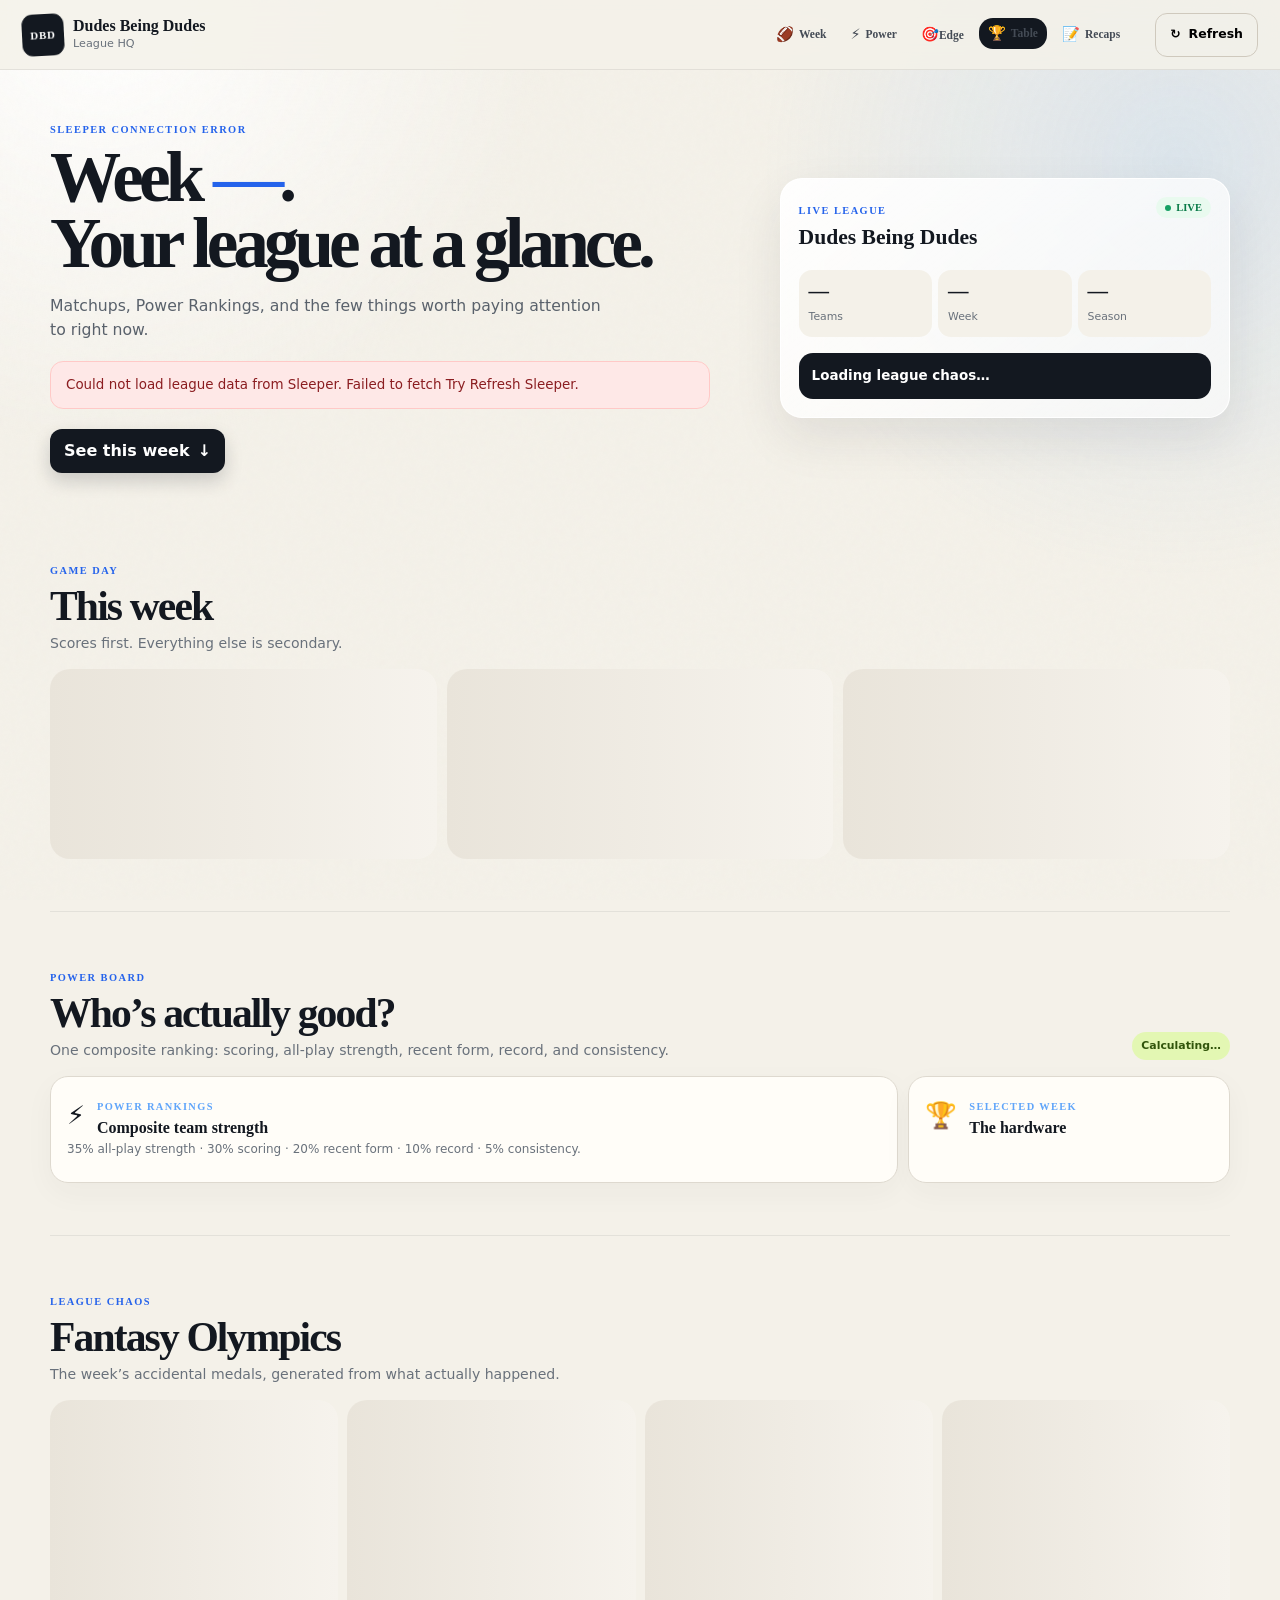
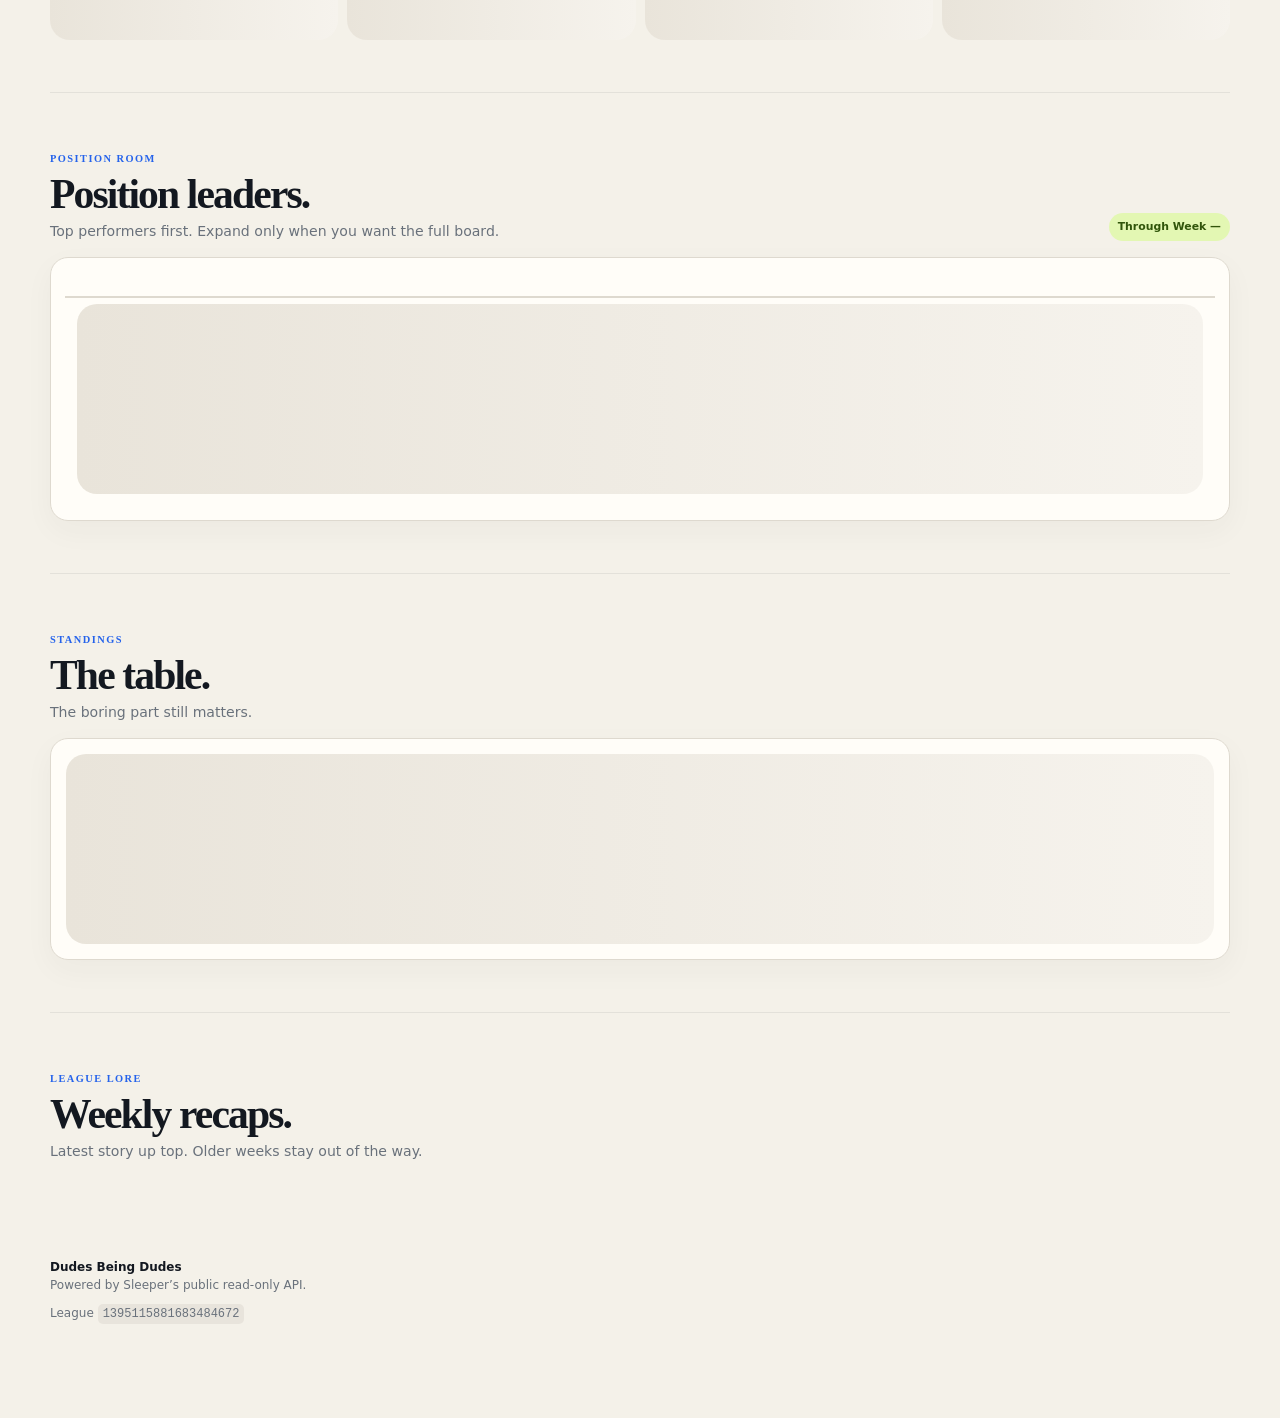
==== commit d6501121: "Simplify mobile page hierarchy" ====
--- a/index.html
+++ b/index.html
@@ -38,8 +38,8 @@
     <section class="hero wrap reveal-section">
       <div class="hero-copy">
         <div class="eyebrow" id="leagueStatus">CONNECTING TO SLEEPER…</div>
-        <h1>Your league.<br><span>More personality.</span></h1>
-        <p id="leagueIntro">Live matchups, power rankings, league nonsense, and commissioner tools built on top of Sleeper.</p>
+        <h1>Week <span id="heroWeekLabel">—</span>.<br>Your league at a glance.</h1>
+        <p id="leagueIntro">Matchups, Power Rankings, and the few things worth paying attention to right now.</p>
         <div class="hero-actions">
           <a class="btn btn-primary" href="#week">See this week <span>↓</span></a>
           <button class="btn btn-secondary commish-only" type="button" id="commissionerBtn">Build recap prompt</button>
@@ -61,7 +61,7 @@
 
     <section class="wrap section reveal-section" id="week" data-section="week">
       <div class="section-head compact-head">
-        <div><span class="kicker">GAME DAY</span><h2 id="weekTitle">This week</h2><p class="section-copy">Every matchup, without making you hunt through tabs.</p></div>
+        <div><span class="kicker">GAME DAY</span><h2 id="weekTitle">This week</h2><p class="section-copy">Scores first. Everything else is secondary.</p></div>
         <div class="segmented" id="weekPicker" aria-label="Select week"></div>
       </div>
       <div class="matchup-grid" id="matchupGrid">
@@ -98,7 +98,7 @@
 
     <section class="wrap section reveal-section" id="positions">
       <div class="section-head compact-head">
-        <div><span class="kicker">POSITION ROOM</span><h2>Where the points come from.</h2><p class="section-copy">Season-to-date production from each starting lineup slot.</p></div>
+        <div><span class="kicker">POSITION ROOM</span><h2>Position leaders.</h2><p class="section-copy">Top performers first. Expand only when you want the full board.</p></div>
         <span class="pill" id="positionThroughWeek">Through Week —</span>
       </div>
       <div class="position-shell panel">
@@ -108,47 +108,17 @@
       </div>
     </section>
 
-    <section class="wrap section commish-only reveal-section" id="waivers">
-      <div class="section-head compact-head">
-        <div><span class="kicker">PRIVATE TOOL</span><h2>Waiver shortlist.</h2><p class="section-copy">Sleeper trends + recent production + your roster needs.</p></div>
-        <button class="btn btn-secondary" type="button" id="refreshWaiversBtn">↻ Recalculate</button>
-      </div>
-      <div class="waiver-layout">
-        <aside class="panel waiver-profile">
-          <span class="kicker">YOUR TEAM</span>
-          <label class="stacked-label">Roster<select id="commissionerRosterSelect"></select></label>
-          <div id="rosterNeeds" class="needs-grid"></div>
-        </aside>
-        <div class="panel waiver-board">
-          <div class="waiver-board-head">
-            <div><strong>Recommended pickups</strong><span id="waiverStatus">Waiting for league data…</span></div>
-            <div class="position-filter" id="waiverPositionFilter">
-              <button type="button" data-pos="ALL" class="active">All</button><button type="button" data-pos="QB">QB</button><button type="button" data-pos="RB">RB</button><button type="button" data-pos="WR">WR</button><button type="button" data-pos="TE">TE</button><button type="button" data-pos="K">K</button><button type="button" data-pos="DEF">DEF</button>
-            </div>
-          </div>
-          <div id="waiverList" class="waiver-list"></div>
-        </div>
-      </div>
-    </section>
-
     <section class="wrap section reveal-section" id="standings" data-section="standings">
       <div class="section-head compact-head"><div><span class="kicker">STANDINGS</span><h2>The table.</h2><p class="section-copy">The boring part still matters.</p></div></div>
-      <div class="table-shell panel">
-        <table><thead><tr><th>#</th><th>Team</th><th>Record</th><th>PF</th><th>PA</th><th>Streak</th></tr></thead><tbody id="standingsBody"><tr><td colspan="6">Loading Sleeper standings…</td></tr></tbody></table>
-      </div>
+      <div class="standings-list panel" id="standingsList"><div class="skeleton tall"></div></div>
     </section>
 
     <section class="wrap section reveal-section" id="history" data-section="history">
       <div class="section-head compact-head">
-        <div><span class="kicker">LEAGUE LORE</span><h2>Weekly recaps.</h2><p class="section-copy">The part everyone remembers after the scores are forgotten.</p></div>
+        <div><span class="kicker">LEAGUE LORE</span><h2>Weekly recaps.</h2><p class="section-copy">Latest story up top. Older weeks stay out of the way.</p></div>
         <button class="btn btn-primary commish-only" id="newRecapBtn" type="button">+ New recap</button>
       </div>
       <div class="recap-grid" id="recapGrid"></div>
-    </section>
-
-    <section class="wrap section bottom-cta reveal-section">
-      <div><span class="kicker">TUESDAY DROP</span><h2>Turn the week into content.</h2><p>Copy the league data prompt, bring it to ChatGPT, then publish the finished roast.</p></div>
-      <button class="btn btn-light commish-only" id="ctaRecapBtn" type="button">Build recap prompt</button>
     </section>
   </main>
 
--- a/experience.css
+++ b/experience.css
@@ -0,0 +1,28 @@
+/* Mobile-first experience layer — vertical flow, progressive disclosure, restrained motion */
+:root{--mobile-nav-h:70px;--ease-out:cubic-bezier(.22,1,.36,1)}
+html{scroll-padding-top:76px}
+body{padding-bottom:calc(var(--mobile-nav-h) + env(safe-area-inset-bottom));overflow-x:hidden}
+.scroll-progress{position:fixed;top:0;left:0;right:0;height:3px;z-index:100;background:transparent;pointer-events:none}.scroll-progress i{display:block;width:0;height:100%;background:linear-gradient(90deg,var(--blue),#7c3aed);transition:width .08s linear}
+.wrap{width:min(100% - 28px,1180px)}
+.topbar{height:62px;padding:0 14px;background:rgba(244,241,233,.86);backdrop-filter:blur(20px) saturate(1.25);transition:height .25s var(--ease-out),box-shadow .25s}.topbar.scrolled{height:56px;box-shadow:0 8px 28px rgba(19,24,32,.08)}
+.brand{gap:9px}.brand-mark{width:36px;height:36px;border-radius:11px}.brand strong{font-size:.9rem}.brand small{display:none}.refresh-top{width:38px;height:38px;padding:0;border-radius:12px}.refresh-top span{display:none}
+.nav{position:fixed;left:10px;right:10px;bottom:calc(8px + env(safe-area-inset-bottom));z-index:90;display:grid;grid-template-columns:repeat(4,1fr);gap:4px;padding:6px;background:rgba(17,24,39,.94);border:1px solid rgba(255,255,255,.12);border-radius:20px;box-shadow:0 18px 50px rgba(17,24,39,.3);backdrop-filter:blur(18px)}
+body.commish .nav{grid-template-columns:repeat(5,1fr)}.nav a{min-width:0;display:flex;flex-direction:column;align-items:center;justify-content:center;gap:1px;padding:7px 2px;border-radius:14px;color:#aeb8c8;font-size:.62rem;line-height:1.1;transition:.2s var(--ease-out)}.nav a span{font-size:1.08rem;line-height:1}.nav a b{font:700 .58rem Manrope}.nav a.active{color:#fff;background:rgba(255,255,255,.12);transform:translateY(-1px)}
+.hero{min-height:auto;display:block;padding:28px 0 20px}.hero-copy{max-width:660px}.hero h1{font-size:clamp(2.85rem,14vw,4.45rem);line-height:.92;margin:10px 0 18px;letter-spacing:-.07em}.hero-copy>p{font-size:.98rem;line-height:1.55;margin:0;max-width:560px}.hero-actions{margin-top:20px;flex-wrap:wrap}.hero-actions .btn{min-height:44px}.hero-card{margin-top:24px;padding:18px;border-radius:22px;transform:none}.hero-card h2{font-size:1.35rem}.stat-strip{margin:16px 0;gap:6px}.stat-strip div{padding:10px;border-radius:13px}.stat-strip strong{font-size:1.28rem}.mini-callout{padding:13px;border-radius:14px;font-size:.84rem}
+.section{padding:34px 0}.section+.section{border-top:1px solid rgba(19,24,32,.07)}.section-head,.compact-head{display:flex;flex-direction:column;align-items:flex-start;gap:10px;margin-bottom:16px}.section-head h2{font-size:clamp(1.8rem,9vw,2.6rem);line-height:.98}.section-copy{font-size:.88rem;line-height:1.45;max-width:620px}.pill{font-size:.68rem;padding:6px 9px}
+.segmented{display:grid;grid-template-columns:repeat(6,minmax(0,1fr));gap:5px;width:100%;overflow:visible;flex-wrap:unset}.segmented button{padding:7px 3px;font-size:.66rem;min-width:0}.segmented button:nth-child(n+7){display:none}
+.matchup-grid{display:grid;grid-template-columns:1fr;gap:10px}.match-card{padding:15px;border-radius:18px;box-shadow:0 8px 24px rgba(35,38,44,.045);transition:transform .22s var(--ease-out),box-shadow .22s}.match-card:active{transform:scale(.992)}.team-row{padding:8px 0}.score{font-size:1.22rem}
+.lab-grid{display:grid;grid-template-columns:1fr;gap:10px}.power-feature{padding:16px}.power-feature .panel-explain{font-size:.75rem;line-height:1.4;margin-bottom:8px}.weekly-hardware{padding:16px}.power-row{grid-template-columns:30px minmax(0,1fr) 52px 26px!important;padding:10px 0!important}.power-team small{font-size:.64rem!important;white-space:normal!important}.power-score strong{font-size:1rem!important}.recommendation-list{display:grid!important;grid-template-columns:1fr!important;gap:7px!important}.recommendation-card{min-width:0!important}
+.olympics-grid{display:grid;grid-template-columns:repeat(2,minmax(0,1fr));gap:9px;overflow:visible}.medal-card{min-height:184px;padding:15px;border-radius:18px}.medal-emoji{font-size:1.9rem}.medal-card small{margin-top:12px;font-size:.66rem}.medal-card h3{font-size:1rem}.medal-card .value{font-size:1.45rem}.medal-card p{font-size:.72rem;line-height:1.35}
+.position-shell{padding:14px}.position-tabs{display:grid!important;grid-template-columns:repeat(4,1fr);gap:5px;overflow:visible!important}.position-tabs button{min-width:0!important;padding:8px 2px!important}.position-summary{grid-template-columns:1fr!important;gap:6px!important}.position-summary>div{padding:10px!important}.pos-head{display:none!important}.pos-row{grid-template-columns:28px minmax(0,1fr) auto!important;gap:8px!important;padding:11px 0!important}.pos-row>span:nth-child(4),.pos-row>span:nth-child(5){display:none!important}.pos-team .avatar{width:34px;height:34px}
+.waiver-layout{display:grid!important;grid-template-columns:1fr!important;gap:10px!important}.waiver-profile,.waiver-board{padding:14px!important}.position-filter{display:grid!important;grid-template-columns:repeat(4,1fr);gap:5px;overflow:visible!important}.position-filter button{min-width:0!important;padding:7px 2px!important}.waiver-row{grid-template-columns:26px 36px minmax(0,1fr) 42px!important;gap:7px!important}.waiver-player small{display:none!important}
+.table-shell{overflow:hidden}.table-shell table{min-width:0!important;table-layout:fixed}.table-shell th,.table-shell td{padding:11px 6px!important;font-size:.72rem}.table-shell th:nth-child(5),.table-shell td:nth-child(5),.table-shell th:nth-child(6),.table-shell td:nth-child(6){display:none}.table-shell th:nth-child(1),.table-shell td:nth-child(1){width:34px}.team-cell{gap:6px}.team-cell .avatar{display:none}
+.recap-grid{display:grid;grid-template-columns:1fr;gap:10px;overflow:visible}.recap-card{min-height:0;padding:16px;border-radius:18px}.recap-card h3{font-size:1.08rem;margin:7px 0}.recap-card p{font-size:.8rem;margin-bottom:10px}.bottom-cta{margin-top:18px;padding:22px;border-radius:20px}.bottom-cta h2{font-size:1.55rem}.bottom-cta p{font-size:.85rem}.footer{padding:28px 0 96px;flex-direction:column;gap:10px}
+/* Steve's Edge becomes a compact vertical toolkit instead of another carousel. */
+.edge-section{padding-top:30px!important}.edge-top{display:grid!important;grid-template-columns:1fr!important;gap:9px!important;margin:0 0 10px!important}.edge-action-card,.edge-score-card{min-height:0!important}.edge-accordion{display:grid!important;grid-template-columns:1fr!important;gap:8px!important}.edge-rail{display:grid!important;overflow:visible!important;margin:0!important;padding:0!important}.edge-top>.panel,.edge-accordion>.edge-tool{min-width:0!important;width:100%!important;flex:auto!important}.edge-tool summary{padding:13px!important}.edge-tool-body{padding:8px 13px 13px!important}.edge-actions{display:grid!important;grid-template-columns:1fr!important;overflow:visible!important}.edge-actions .edge-card{width:100%!important;min-width:0!important;border-top:1px solid #ece7dc!important;border-radius:0!important;padding:10px 0!important}.edge-score-card{padding:15px!important}.edge-big-score{font-size:2.25rem!important}.edge-head .btn{width:auto!important}
+.dialog-card{width:100vw;max-height:94dvh;border-radius:24px 24px 0 0;padding:18px;margin-top:auto}.dialog{margin:auto 0 0;width:100%;max-width:none}.form-grid{grid-template-columns:1fr}.form-grid label.full{grid-column:auto}.dialog-actions{position:sticky;bottom:0;background:var(--bg);padding-top:10px;flex-direction:column}.dialog-actions .btn{width:100%}
+.toast{left:14px;right:14px;bottom:calc(var(--mobile-nav-h) + 16px + env(safe-area-inset-bottom));text-align:center}
+.reveal-section{opacity:0;transform:translateY(18px);transition:opacity .6s var(--ease-out),transform .6s var(--ease-out)}.reveal-section.is-visible{opacity:1;transform:none}.reveal-item{opacity:0;transform:translateY(10px);transition:opacity .45s var(--ease-out),transform .45s var(--ease-out)}.reveal-item.is-visible{opacity:1;transform:none}
+@media(min-width:700px){body{padding-bottom:0}.wrap{width:min(100% - 44px,1180px)}.topbar{height:70px;padding-inline:22px}.brand-mark{width:42px;height:42px}.brand strong{font-size:1rem}.brand small{display:block}.refresh-top{width:auto;height:auto;padding:10px 13px}.refresh-top span{display:inline}.nav{position:static;display:flex;gap:6px;padding:0;background:transparent;border:0;border-radius:0;box-shadow:none;backdrop-filter:none}.nav a{flex-direction:row;gap:5px;padding:8px 9px;color:#535b66;font-size:.76rem}.nav a span{font-size:.9rem}.nav a b{font-size:.72rem}.nav a.active{background:var(--ink);color:#fff}.hero{display:grid;grid-template-columns:1.2fr .8fr;gap:30px;padding:54px 0 32px}.hero-card{margin:0}.section{padding:44px 0}.section-head,.compact-head{flex-direction:row;justify-content:space-between;align-items:end}.segmented{display:flex;width:auto;max-width:440px;flex-wrap:wrap}.segmented button:nth-child(n){display:block}.matchup-grid{grid-template-columns:repeat(2,1fr)}.lab-grid{grid-template-columns:1.45fr .55fr}.olympics-grid{grid-template-columns:repeat(4,1fr)}.position-tabs{display:flex!important;flex-wrap:wrap}.position-summary{grid-template-columns:repeat(3,1fr)!important}.pos-head{display:grid!important}.pos-row{grid-template-columns:50px minmax(0,1fr) 80px 80px 70px!important}.pos-row>span:nth-child(4),.pos-row>span:nth-child(5){display:block!important}.waiver-layout{grid-template-columns:260px 1fr!important}.position-filter{display:flex!important;flex-wrap:wrap}.waiver-player small{display:block!important}.table-shell{overflow:auto}.table-shell table{min-width:660px!important}.table-shell th,.table-shell td{padding:15px 18px!important;font-size:inherit}.table-shell th:nth-child(5),.table-shell td:nth-child(5),.table-shell th:nth-child(6),.table-shell td:nth-child(6){display:table-cell}.team-cell .avatar{display:grid}.recap-grid{grid-template-columns:repeat(2,1fr)}.edge-top{grid-template-columns:1.3fr .7fr .7fr!important}.edge-accordion{grid-template-columns:repeat(2,1fr)!important}.dialog{margin:auto}.dialog-card{width:min(760px,calc(100vw - 30px));border-radius:24px}.dialog-actions{position:static;flex-direction:row}}
+@media(min-width:1050px){.matchup-grid{grid-template-columns:repeat(3,1fr)}.recap-grid{grid-template-columns:repeat(3,1fr)}.edge-accordion{grid-template-columns:repeat(3,1fr)!important}.hero{gap:54px}.section{padding:52px 0}}
+@media(prefers-reduced-motion:reduce){html{scroll-behavior:auto}.reveal-section,.reveal-item,.topbar,.nav a,.match-card,.btn{transition:none!important;transform:none!important;opacity:1!important}.scroll-progress{display:none}}
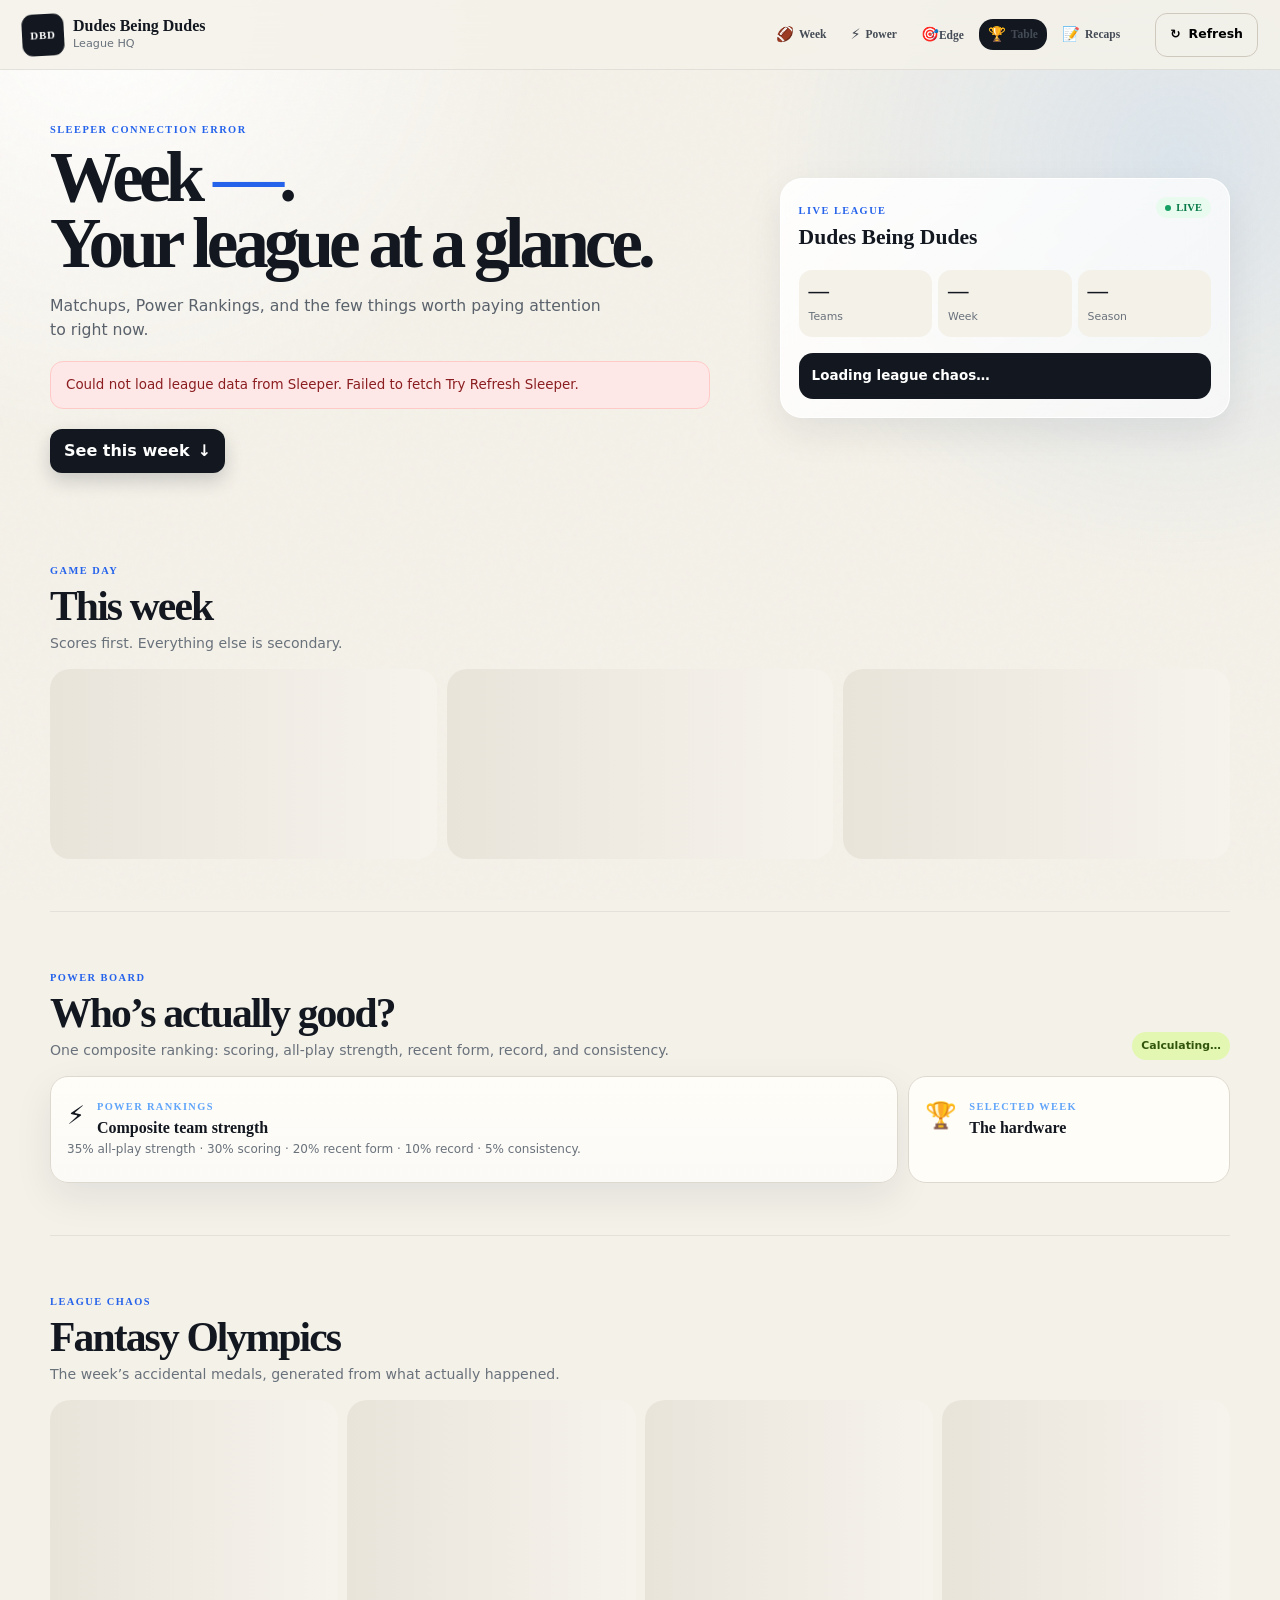
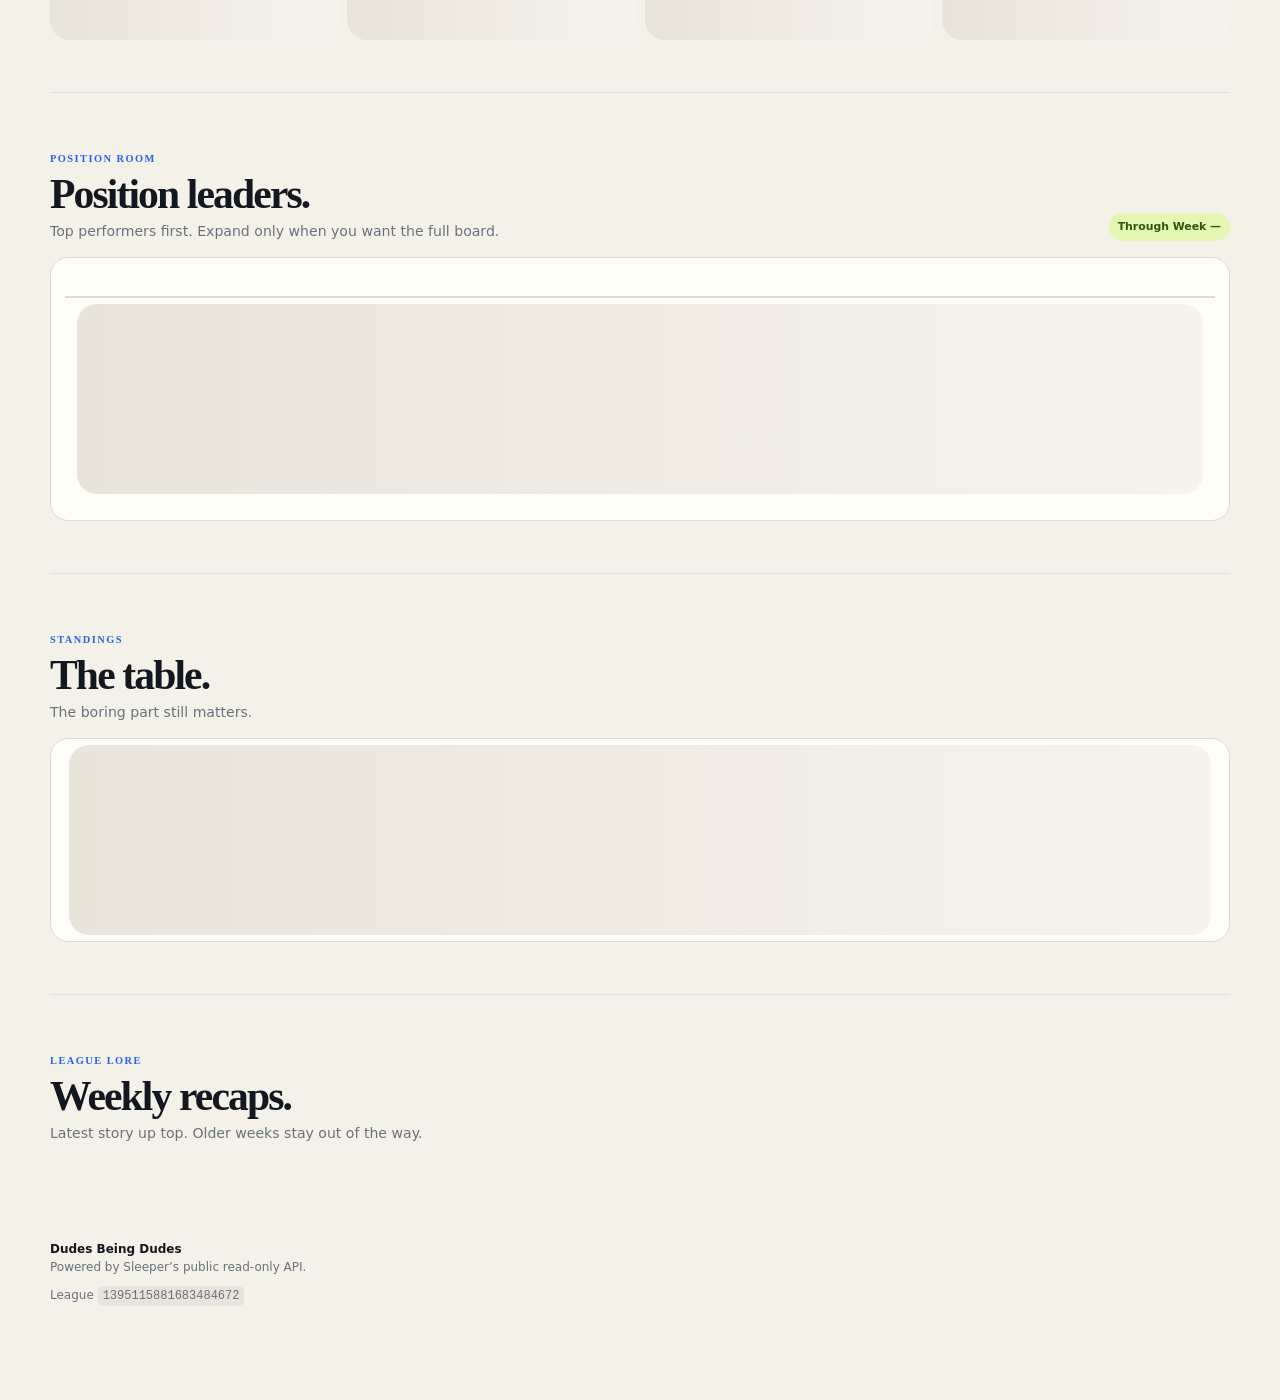
==== commit 3e386f70: "Clarify recap publish flow" ====
--- a/index.html
+++ b/index.html
@@ -136,8 +136,8 @@
         <label class="full">Full recap<textarea id="recapBody" rows="14" placeholder="Paste the finished write-up here…"></textarea></label>
       </div>
       <div class="auto-summary" id="autoSummary"></div>
-      <div class="dialog-actions"><button class="btn btn-secondary" type="button" id="saveDraftBtn">Save draft</button><button class="btn btn-primary" type="button" id="publishBtn">Publish through GitHub</button></div>
-      <p class="form-note">Drafts stay private on this device. Publishing is authorized by the GitHub workflow for <strong>steviej232</strong>.</p>
+      <div class="dialog-actions"><button class="btn btn-secondary" type="button" id="saveDraftBtn">Save draft</button><button class="btn btn-primary" type="button" id="publishBtn">Copy & open GitHub</button></div>
+      <p class="form-note">Publishing copies the recap payload, opens a short GitHub issue, then you paste once and submit. This avoids GitHub's URL-length limit. The workflow only accepts publish requests from <strong>steviej232</strong>.</p>
     </form>
   </dialog>
 
--- a/experience.css
+++ b/experience.css
@@ -26,3 +26,122 @@
 @media(min-width:700px){body{padding-bottom:0}.wrap{width:min(100% - 44px,1180px)}.topbar{height:70px;padding-inline:22px}.brand-mark{width:42px;height:42px}.brand strong{font-size:1rem}.brand small{display:block}.refresh-top{width:auto;height:auto;padding:10px 13px}.refresh-top span{display:inline}.nav{position:static;display:flex;gap:6px;padding:0;background:transparent;border:0;border-radius:0;box-shadow:none;backdrop-filter:none}.nav a{flex-direction:row;gap:5px;padding:8px 9px;color:#535b66;font-size:.76rem}.nav a span{font-size:.9rem}.nav a b{font-size:.72rem}.nav a.active{background:var(--ink);color:#fff}.hero{display:grid;grid-template-columns:1.2fr .8fr;gap:30px;padding:54px 0 32px}.hero-card{margin:0}.section{padding:44px 0}.section-head,.compact-head{flex-direction:row;justify-content:space-between;align-items:end}.segmented{display:flex;width:auto;max-width:440px;flex-wrap:wrap}.segmented button:nth-child(n){display:block}.matchup-grid{grid-template-columns:repeat(2,1fr)}.lab-grid{grid-template-columns:1.45fr .55fr}.olympics-grid{grid-template-columns:repeat(4,1fr)}.position-tabs{display:flex!important;flex-wrap:wrap}.position-summary{grid-template-columns:repeat(3,1fr)!important}.pos-head{display:grid!important}.pos-row{grid-template-columns:50px minmax(0,1fr) 80px 80px 70px!important}.pos-row>span:nth-child(4),.pos-row>span:nth-child(5){display:block!important}.waiver-layout{grid-template-columns:260px 1fr!important}.position-filter{display:flex!important;flex-wrap:wrap}.waiver-player small{display:block!important}.table-shell{overflow:auto}.table-shell table{min-width:660px!important}.table-shell th,.table-shell td{padding:15px 18px!important;font-size:inherit}.table-shell th:nth-child(5),.table-shell td:nth-child(5),.table-shell th:nth-child(6),.table-shell td:nth-child(6){display:table-cell}.team-cell .avatar{display:grid}.recap-grid{grid-template-columns:repeat(2,1fr)}.edge-top{grid-template-columns:1.3fr .7fr .7fr!important}.edge-accordion{grid-template-columns:repeat(2,1fr)!important}.dialog{margin:auto}.dialog-card{width:min(760px,calc(100vw - 30px));border-radius:24px}.dialog-actions{position:static;flex-direction:row}}
 @media(min-width:1050px){.matchup-grid{grid-template-columns:repeat(3,1fr)}.recap-grid{grid-template-columns:repeat(3,1fr)}.edge-accordion{grid-template-columns:repeat(3,1fr)!important}.hero{gap:54px}.section{padding:52px 0}}
 @media(prefers-reduced-motion:reduce){html{scroll-behavior:auto}.reveal-section,.reveal-item,.topbar,.nav a,.match-card,.btn{transition:none!important;transform:none!important;opacity:1!important}.scroll-progress{display:none}}
+
+
+/* =========================================================
+   UI/UX CLEANUP — summary first, progressive disclosure
+   ========================================================= */
+.panel,.match-card,.recap-card{box-shadow:none}
+.hero-card,.power-feature,.edge-featured{box-shadow:0 14px 38px rgba(19,24,32,.08)}
+.nav a.active{transform:none}
+
+/* Week control: no scrolling and no hidden late-season weeks. */
+.segmented{display:grid!important;grid-template-columns:42px minmax(92px,1fr) 42px minmax(96px,1fr)!important;gap:6px!important;max-width:100%!important;overflow:visible!important}
+.segmented button{display:block!important;min-width:0!important}
+.week-step:disabled{opacity:.35;cursor:not-allowed}
+.week-current{pointer-events:none}
+.week-jump{display:flex;align-items:center;gap:7px;border:1px solid var(--line);background:var(--paper);border-radius:10px;padding:0 9px;min-height:40px}
+.week-jump span{font:800 .58rem Manrope;letter-spacing:.06em;color:var(--muted);text-transform:uppercase}
+.week-jump select{min-width:0;width:100%;border:0;background:transparent;color:var(--ink);font-weight:800;outline:none}
+
+/* Power = one featured analytics surface. */
+.power-feature{background:linear-gradient(180deg,#fffdf8,#fbfaf6)}
+.power-storylines{border-top:1px solid var(--line);margin-top:8px;padding-top:13px}
+.power-storylines-head{display:flex;align-items:center;justify-content:space-between;gap:10px;margin-bottom:8px}
+.power-storylines-head small{font:800 .6rem Manrope;letter-spacing:.1em;color:var(--blue)}
+.power-storylines-head span{font-size:.7rem;color:var(--muted)}
+.inline-expand{display:flex;width:100%;align-items:center;justify-content:center;min-height:40px;margin-top:8px;border:1px solid var(--line);border-radius:11px;background:#f8f5ee;color:var(--ink);font:800 .72rem Manrope;cursor:pointer}
+.recommendation-card{box-shadow:none!important;border:1px solid var(--line)!important;border-radius:12px!important;padding:10px!important}
+
+/* Position Room: summary first. */
+.pos-row.is-mine{background:#eef4ff;border-radius:12px;padding-inline:8px!important;margin-inline:-8px}
+.position-leaderboard .inline-expand{margin-top:12px}
+
+/* Ranked standings instead of a desktop table. */
+.standings-list{padding:4px 14px}
+.standing-row{border-bottom:1px solid #ece7dc}
+.standing-row:last-child{border-bottom:0}
+.standing-row summary{list-style:none;display:grid;grid-template-columns:30px minmax(0,1fr) auto 22px;gap:9px;align-items:center;padding:12px 0;cursor:pointer}
+.standing-row summary::-webkit-details-marker{display:none}
+.standing-rank{display:grid;place-items:center;width:26px;height:26px;border-radius:8px;background:#eee9df;font:800 .76rem Manrope}
+.standing-row.podium .standing-rank{background:#111827;color:#fff}
+.standing-team{display:flex;align-items:center;gap:9px;min-width:0}
+.standing-team .avatar{width:34px;height:34px;border-radius:10px;flex:0 0 auto}
+.standing-team strong,.standing-team small{display:block;white-space:nowrap;overflow:hidden;text-overflow:ellipsis}
+.standing-team strong{font-size:.84rem}.standing-team small{font-size:.68rem;color:var(--muted)}
+.standing-pf{text-align:right}.standing-pf strong,.standing-pf span{display:block}.standing-pf strong{font:800 .9rem Manrope}.standing-pf span{font-size:.56rem;color:var(--muted);letter-spacing:.08em}
+.standing-more{color:var(--muted);transition:transform .18s}
+.standing-row[open] .standing-more{transform:rotate(180deg)}
+.standing-detail{display:flex;gap:18px;padding:0 0 12px 39px;font-size:.7rem;color:var(--muted)}
+.standing-detail b{color:var(--ink)}
+
+/* Latest recap is featured; archive is compact. */
+.recap-grid{display:block!important}
+.recap-featured{min-height:0;max-width:760px}
+.recap-archive{margin-top:10px;border:1px solid var(--line);border-radius:16px;background:var(--paper);overflow:hidden}
+.recap-archive-row{border-top:1px solid var(--line)}
+.recap-archive-row:first-child{border-top:0}
+.recap-archive-row summary{list-style:none;display:grid;grid-template-columns:minmax(0,1fr) auto 20px;gap:10px;align-items:center;padding:12px 14px;cursor:pointer}
+.recap-archive-row summary::-webkit-details-marker{display:none}
+.recap-archive-row summary span b,.recap-archive-row summary span small{display:block}
+.recap-archive-row summary span b{font:800 .76rem Manrope;color:var(--blue)}
+.recap-archive-row summary span small{font-size:.78rem;white-space:nowrap;overflow:hidden;text-overflow:ellipsis}
+.recap-archive-row time{font-size:.65rem;color:var(--muted)}
+.recap-archive-row i{font-style:normal;color:var(--muted);transition:transform .18s}
+.recap-archive-row[open] i{transform:rotate(180deg)}
+.recap-archive-row>div{padding:0 14px 13px}.recap-archive-row p{font-size:.78rem;color:var(--muted);margin:6px 0}
+
+/* Steve's Edge: three jobs, not nine peer dashboards. */
+.edge-head-controls{display:flex;gap:8px;align-items:flex-end;flex-wrap:wrap}
+.edge-roster-control{display:flex;flex-direction:column;gap:4px}
+.edge-roster-control span{font:800 .56rem Manrope;letter-spacing:.08em;color:var(--muted);text-transform:uppercase}
+.edge-roster-control select{min-height:44px;border:1px solid var(--line);background:var(--paper);border-radius:11px;padding:0 10px;color:var(--ink);font-weight:700}
+.edge-action-card h3{font:800 1.05rem Manrope;margin:5px 0 3px}
+.edge-groups{display:grid;gap:9px}
+.edge-group{background:var(--paper);border:1px solid var(--line);border-radius:16px;overflow:hidden}
+.edge-group>summary{list-style:none;display:grid;grid-template-columns:34px minmax(0,1fr) 22px;align-items:center;gap:9px;padding:14px;cursor:pointer}
+.edge-group>summary::-webkit-details-marker{display:none}
+.edge-group>summary>span{font-size:1.25rem}.edge-group>summary strong,.edge-group>summary small{display:block}.edge-group>summary strong{font:800 .9rem Manrope}.edge-group>summary small{font-size:.68rem;color:var(--muted);margin-top:2px}.edge-group>summary>b{color:var(--muted)}
+.edge-group[open]>summary{border-bottom:1px solid var(--line)}
+.edge-group-grid{display:grid;gap:7px;padding:9px}
+.edge-group-grid .edge-tool{border-radius:12px!important;box-shadow:none!important;background:#faf8f3}
+.edge-group-grid .edge-tool summary{padding:11px!important}
+.edge-group-grid .edge-tool summary small{display:none}
+.edge-group-grid .edge-tool-body{background:var(--paper)}
+
+/* Return visits prioritize live data over marketing. */
+body.returning-visitor .hero{padding-top:20px}
+body.returning-visitor .hero h1{font-size:clamp(2.35rem,11vw,3.5rem)}
+body.returning-visitor .hero-copy>p{max-width:500px}
+
+/* Motion explains state changes; page content itself stays immediately readable. */
+.section.reveal-section{opacity:1!important;transform:none!important}
+.match-card,.medal-card,.recap-card,.recommendation-card{opacity:1!important;transform:none!important;transition:box-shadow .18s,transform .18s}
+details[open]>.edge-tool-body,details[open]>.standing-detail,details[open]>.recap-archive-row>div{animation:detailIn .18s ease-out}
+@keyframes detailIn{from{opacity:.35;transform:translateY(-3px)}to{opacity:1;transform:none}}
+
+@media(max-width:699px){
+  .hero{padding-bottom:16px}
+  .hero h1{font-size:clamp(2.5rem,13vw,3.55rem)}
+  .hero-card{margin-top:18px}
+  .section{padding:28px 0}
+  .section-head{margin-bottom:12px}
+  .section-copy{max-width:34rem}
+  .olympics-grid{grid-template-columns:repeat(2,minmax(0,1fr))!important}
+  .medal-card{min-height:158px!important;padding:13px!important}
+  .medal-card p{display:-webkit-box;-webkit-line-clamp:2;-webkit-box-orient:vertical;overflow:hidden}
+  .position-summary{grid-template-columns:repeat(3,minmax(0,1fr))!important}
+  .position-summary>div{min-width:0}
+  .edge-head-controls{width:100%}.edge-roster-control{flex:1}.edge-roster-control select{width:100%}
+  .edge-top{grid-template-columns:1fr 1fr!important}
+  .edge-top .edge-action-card{grid-column:1/-1}
+  .edge-score-card{min-height:0!important}
+  .edge-group-grid{grid-template-columns:1fr}
+  .recap-featured{max-width:none}
+}
+@media(min-width:700px){
+  .segmented{display:flex!important;max-width:none!important}.week-jump{min-width:128px}
+  .standings-list{padding:6px 18px}.standing-row summary{grid-template-columns:34px minmax(0,1fr) 90px 28px}
+  .edge-groups{grid-template-columns:repeat(3,minmax(0,1fr));align-items:start}.edge-group-grid{grid-template-columns:1fr}
+  body.returning-visitor .hero h1{font-size:clamp(3rem,6vw,4.6rem)}
+}
